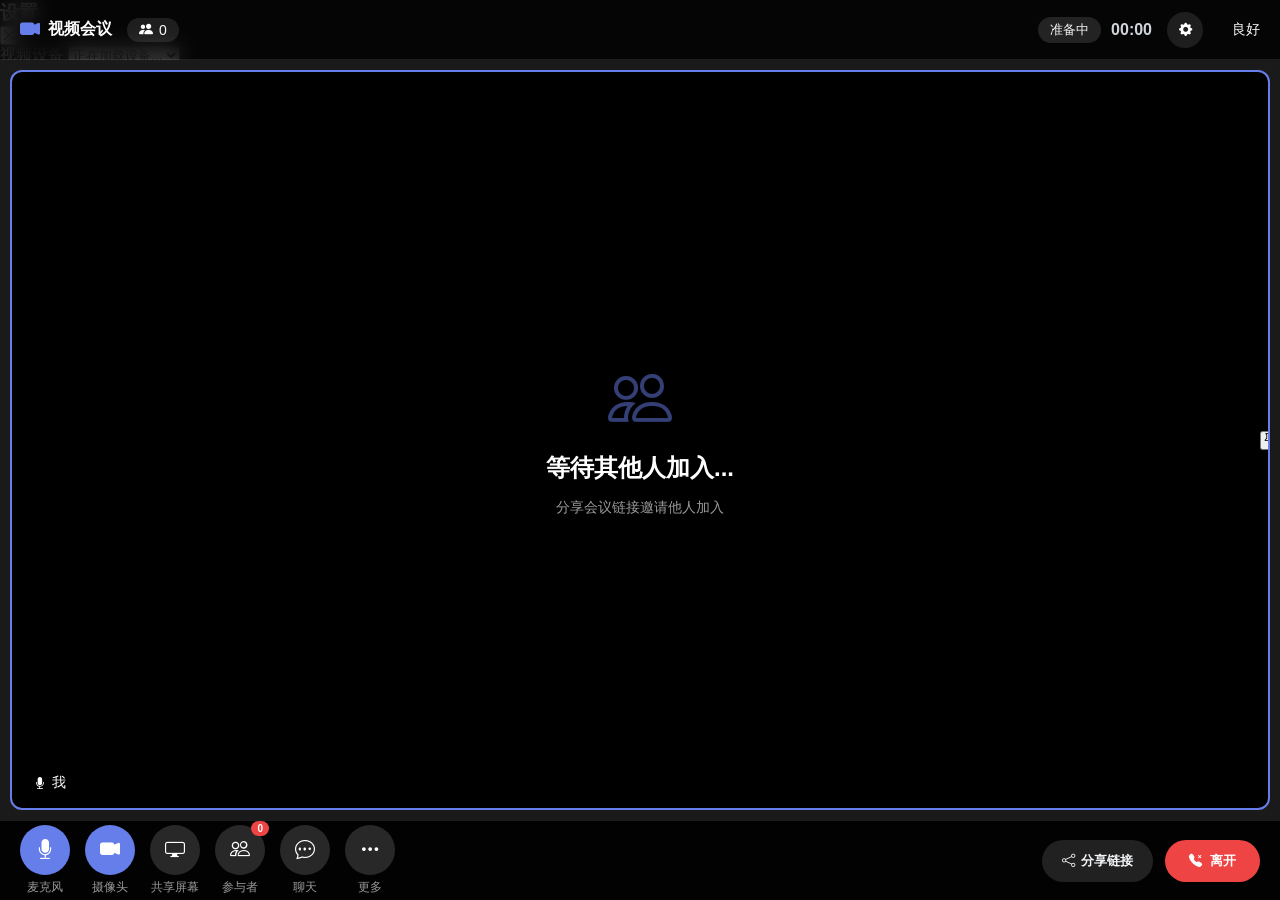
==== webrtc-signaling-server/static/conference.html @ 1087f647 "初步完成web端的音视频会议功能" ====
<!DOCTYPE html>
<html lang="zh-CN">
<head>
    <meta charset="UTF-8">
    <meta name="viewport" content="width=device-width, initial-scale=1.0, maximum-scale=1.0, user-scalable=no">
    <title>LiveKit 视频会议</title>
    
    <!-- Bootstrap CSS -->
    <link href="bootstrap-5.3.8-dist/css/bootstrap.min.css" rel="stylesheet">
    <!-- Bootstrap Icons -->
    <link rel="stylesheet" href="https://cdn.jsdelivr.net/npm/bootstrap-icons@1.11.0/font/bootstrap-icons.css">
    <!-- Custom CSS -->
    <link rel="stylesheet" href="css/conference.css">
</head>
<body>
    <!-- 顶部工具栏 -->
    <div class="top-toolbar">
        <div class="toolbar-left">
            <div class="room-info">
                <i class="bi bi-camera-video-fill"></i>
                <span id="roomName">视频会议</span>
            </div>
            <div class="participant-count">
                <i class="bi bi-people-fill"></i>
                <span id="participantCount">0</span>
            </div>
        </div>
        <div class="toolbar-right">
            <div class="call-meta">
                <span id="connectionStateText" class="status-pill">准备中</span>
                <span id="callTimer" class="call-timer">00:00</span>
                <span id="screenShareIndicator" class="status-pill screen-share-indicator">屏幕共享</span>
            </div>
            <button id="settingsBtn" class="icon-btn" title="设置">
                <i class="bi bi-gear-fill"></i>
            </button>
            <div class="connection-indicator">
                <span id="connectionStatus" class="status-dot connected"></span>
                <span id="networkQuality">良好</span>
            </div>
        </div>
    </div>

    <!-- 主视频区域 -->
    <div class="main-content">
        <!-- 视频网格容器 -->
        <div id="videoGrid" class="video-grid">
            <!-- 本地视频（自己） -->
            <div id="localParticipant" class="video-tile local">
                <video id="localVideo" autoplay muted playsinline></video>
                <div class="participant-info">
                    <div class="name-badge">
                        <i class="bi bi-mic-fill"></i>
                        <span id="localName">我</span>
                    </div>
                </div>
                <div class="video-controls-overlay">
                    <button class="pin-btn" title="固定视频">
                        <i class="bi bi-pin"></i>
                    </button>
                </div>
            </div>
            <!-- 远程参与者视频将动态添加到这里 -->
        </div>

        <!-- 空状态提示 -->
        <div id="emptyState" class="empty-state">
            <div class="empty-icon">
                <i class="bi bi-people"></i>
            </div>
            <h3>等待其他人加入...</h3>
            <p>分享会议链接邀请他人加入</p>
        </div>
    </div>

    <!-- 底部控制栏 -->
    <div class="bottom-controls">
        <div class="controls-group">
            <!-- 麦克风控制 -->
            <div class="control-item">
                <button id="micBtn" class="control-btn active" title="麦克风">
                    <i class="bi bi-mic-fill"></i>
                </button>
                <span class="control-label">麦克风</span>
            </div>

            <!-- 摄像头控制 -->
            <div class="control-item">
                <button id="cameraBtn" class="control-btn active" title="摄像头">
                    <i class="bi bi-camera-video-fill"></i>
                </button>
                <span class="control-label">摄像头</span>
            </div>

            <!-- 屏幕共享 -->
            <div class="control-item">
                <button id="shareScreenBtn" class="control-btn" title="共享屏幕">
                    <i class="bi bi-display"></i>
                </button>
                <span class="control-label">共享屏幕</span>
            </div>

            <!-- 参与者列表 -->
            <div class="control-item">
                <button id="participantsBtn" class="control-btn" title="参与者">
                    <i class="bi bi-people"></i>
                    <span class="badge">0</span>
                </button>
                <span class="control-label">参与者</span>
            </div>

            <!-- 聊天 -->
            <div class="control-item">
                <button id="chatBtn" class="control-btn" title="聊天">
                    <i class="bi bi-chat-dots"></i>
                    <span class="badge unread" style="display:none;">0</span>
                </button>
                <span class="control-label">聊天</span>
            </div>

            <!-- 更多选项 -->
            <div class="control-item">
                <button id="moreBtn" class="control-btn" title="更多">
                    <i class="bi bi-three-dots"></i>
                </button>
                <span class="control-label">更多</span>
            </div>
        </div>

        <!-- 挂断按钮 -->
        <div class="end-call-section">
            <button id="shareBtn" class="btn-share" title="复制会议链接">
                <i class="bi bi-share"></i>
                分享链接
            </button>
            <button id="leaveBtn" class="btn-leave" title="离开会议">
                <i class="bi bi-telephone-x-fill"></i>
                离开
            </button>
        </div>
    </div>

    <!-- 侧边栏 - 参与者列表 -->
    <div id="participantsSidebar" class="sidebar participants-sidebar">
        <div class="sidebar-header">
            <h3>参与者 (<span id="sidebarParticipantCount">0</span>)</h3>
            <button class="close-sidebar">
                <i class="bi bi-x-lg"></i>
            </button>
        </div>
        <div class="sidebar-content">
            <div id="participantsList" class="participants-list">
                <!-- 参与者列表项将动态添加 -->
            </div>
        </div>
    </div>

    <!-- 侧边栏 - 聊天 -->
    <div id="chatSidebar" class="sidebar chat-sidebar">
        <div class="sidebar-header">
            <h3>聊天</h3>
            <button class="close-sidebar">
                <i class="bi bi-x-lg"></i>
            </button>
        </div>
        <div class="sidebar-content">
            <div id="chatMessages" class="chat-messages">
                <!-- 聊天消息将动态添加 -->
            </div>
            <div class="chat-input-container">
                <input type="text" id="chatInput" placeholder="输入消息..." class="chat-input">
                <button id="sendChatBtn" class="btn-send">
                    <i class="bi bi-send-fill"></i>
                </button>
            </div>
        </div>
    </div>

    <!-- 设置模态框 -->
    <div id="settingsModal" class="modal">
        <div class="modal-dialog">
            <div class="modal-content">
                <div class="modal-header">
                    <h3>设置</h3>
                    <button class="close-modal">
                        <i class="bi bi-x-lg"></i>
                    </button>
                </div>
                <div class="modal-body">
                    <div class="settings-group">
                        <label>视频设备</label>
                        <select id="cameraSelect" class="form-select">
                            <option>正在加载设备...</option>
                        </select>
                    </div>
                    <div class="settings-group">
                        <label>音频设备</label>
                        <select id="microphoneSelect" class="form-select">
                            <option>正在加载设备...</option>
                        </select>
                    </div>
                    <div class="settings-group">
                        <label>扬声器</label>
                        <select id="speakerSelect" class="form-select">
                            <option>正在加载设备...</option>
                        </select>
                    </div>
                    <div class="settings-group">
                        <label>视频质量</label>
                        <select id="videoQualitySelect" class="form-select">
                            <option value="high">高清 (720p)</option>
                            <option value="medium" selected>标清 (480p)</option>
                            <option value="low">流畅 (360p)</option>
                        </select>
                    </div>
                </div>
            </div>
        </div>
    </div>

    <!-- 加载提示 -->
    <div id="loadingOverlay" class="loading-overlay">
        <div class="loading-content">
            <div class="spinner"></div>
            <p id="loadingText">正在连接会议...</p>
        </div>
    </div>

    <!-- Toast 通知 -->
    <div id="toastContainer" class="toast-container"></div>

    <!-- LiveKit Client SDK - 使用CDN -->
    <script src="livekit/livekit-client.umd.min.js"></script>
    
    <!-- Bootstrap JS -->
    <script src="bootstrap-5.3.8-dist/js/bootstrap.bundle.min.js"></script>
    <!-- 应用脚本 -->
    <script src="js/conference-manager.js"></script>
    <script src="js/conference-ui.js"></script>
    <script src="js/conference-app.js"></script>
</body>
</html>
---- webrtc-signaling-server/static/css/conference.css ----
/* 全局样式 */
* {
    margin: 0;
    padding: 0;
    box-sizing: border-box;
}

body {
    font-family: -apple-system, BlinkMacSystemFont, 'Segoe UI', Roboto, sans-serif;
    background: #1a1a1a;
    color: #fff;
    overflow: hidden;
    height: 100vh;
    width: 100vw;
}

/* 顶部工具栏 */
.top-toolbar {
    position: fixed;
    top: 0;
    left: 0;
    right: 0;
    height: 60px;
    background: rgba(0, 0, 0, 0.8);
    backdrop-filter: blur(10px);
    display: flex;
    align-items: center;
    justify-content: space-between;
    padding: 0 20px;
    z-index: 100;
    border-bottom: 1px solid rgba(255, 255, 255, 0.1);
}

.toolbar-left, .toolbar-right {
    display: flex;
    align-items: center;
    gap: 15px;
}

.call-meta {
    display: flex;
    align-items: center;
    gap: 10px;
}

.status-pill {
    display: inline-flex;
    align-items: center;
    padding: 4px 12px;
    border-radius: 999px;
    background: rgba(255, 255, 255, 0.12);
    font-size: 13px;
    color: #f3f4f6;
    font-weight: 500;
}

.status-pill.status-connected {
    background: rgba(16, 185, 129, 0.2);
    color: #6ee7b7;
}

.status-pill.status-connecting {
    background: rgba(245, 158, 11, 0.2);
    color: #fbbf24;
}

.status-pill.status-warning {
    background: rgba(248, 113, 113, 0.2);
    color: #f87171;
}

.status-pill.status-error {
    background: rgba(239, 68, 68, 0.25);
    color: #fecaca;
}

.call-timer {
    font-variant-numeric: tabular-nums;
    font-weight: 600;
    color: #d1d5db;
}

.screen-share-indicator {
    display: none;
    background: rgba(59, 130, 246, 0.2);
    color: #93c5fd;
}

.screen-share-indicator.active {
    display: inline-flex;
}

.room-info {
    display: flex;
    align-items: center;
    gap: 8px;
    font-size: 16px;
    font-weight: 600;
}

.room-info i {
    color: #667eea;
    font-size: 20px;
}

.participant-count {
    display: flex;
    align-items: center;
    gap: 6px;
    padding: 4px 12px;
    background: rgba(255, 255, 255, 0.1);
    border-radius: 12px;
    font-size: 14px;
}

.icon-btn {
    width: 36px;
    height: 36px;
    border: none;
    background: rgba(255, 255, 255, 0.1);
    color: #fff;
    border-radius: 50%;
    cursor: pointer;
    display: flex;
    align-items: center;
    justify-content: center;
    transition: all 0.2s;
}

.icon-btn:hover {
    background: rgba(255, 255, 255, 0.2);
}

.connection-indicator {
    display: flex;
    align-items: center;
    gap: 6px;
    font-size: 14px;
}

.status-dot {
    width: 8px;
    height: 8px;
    border-radius: 50%;
    animation: pulse 2s infinite;
}

.status-dot.connected {
    background: #10b981;
}

.status-dot.connecting {
    background: #f59e0b;
}

.status-dot.warning {
    background: #f59e0b;
}

.status-dot.disconnected {
    background: #ef4444;
}

@keyframes pulse {
    0%, 100% { opacity: 1; }
    50% { opacity: 0.5; }
}

/* 主内容区 */
.main-content {
    position: fixed;
    top: 60px;
    left: 0;
    right: 0;
    bottom: 80px;
    background: #1a1a1a;
    overflow: hidden;
}

/* 视频网格 */
.video-grid {
    width: 100%;
    height: 100%;
    display: grid;
    gap: 10px;
    padding: 10px;
    grid-template-columns: repeat(auto-fit, minmax(300px, 1fr));
    grid-auto-rows: minmax(200px, 1fr);
}

.video-tile {
    position: relative;
    background: #000;
    border-radius: 12px;
    overflow: hidden;
    display: flex;
    align-items: center;
    justify-content: center;
    border: 2px solid transparent;
    transition: border 0.2s, box-shadow 0.2s;
}

.video-tile video {
    width: 100%;
    height: 100%;
    object-fit: cover;
}

.video-tile.local {
    border-color: #667eea;
}

.video-tile.active-speaker {
    border-color: #10b981;
    box-shadow: 0 0 15px rgba(16, 185, 129, 0.35);
}

.video-tile.screen-share {
    border-color: rgba(59, 130, 246, 0.6);
}

.video-tile.screen-share video {
    object-fit: contain;
    background: #0f172a;
}

.participant-info {
    position: absolute;
    bottom: 10px;
    left: 10px;
    z-index: 10;
}

.name-badge {
    display: flex;
    align-items: center;
    gap: 6px;
    padding: 6px 12px;
    background: rgba(0, 0, 0, 0.7);
    backdrop-filter: blur(10px);
    border-radius: 8px;
    font-size: 14px;
    font-weight: 500;
}

.name-badge i {
    font-size: 12px;
}

/* 空状态 */
.empty-state {
    position: absolute;
    top: 50%;
    left: 50%;
    transform: translate(-50%, -50%);
    text-align: center;
    display: flex;
    flex-direction: column;
    align-items: center;
    gap: 15px;
}

.empty-icon {
    font-size: 64px;
    color: #667eea;
    opacity: 0.5;
}

.empty-state h3 {
    font-size: 24px;
    font-weight: 600;
    margin: 0;
}

.empty-state p {
    font-size: 14px;
    color: #999;
    margin: 0;
}

.empty-state .btn {
    margin-top: 10px;
}

/* 底部控制栏 */
.bottom-controls {
    position: fixed;
    bottom: 0;
    left: 0;
    right: 0;
    height: 80px;
    background: rgba(0, 0, 0, 0.9);
    backdrop-filter: blur(10px);
    display: flex;
    align-items: center;
    justify-content: space-between;
    padding: 0 20px;
    z-index: 100;
    border-top: 1px solid rgba(255, 255, 255, 0.1);
}

.controls-group {
    display: flex;
    gap: 15px;
}

.control-item {
    display: flex;
    flex-direction: column;
    align-items: center;
    gap: 4px;
}

.control-btn {
    width: 50px;
    height: 50px;
    border: none;
    background: rgba(255, 255, 255, 0.15);
    color: #fff;
    border-radius: 50%;
    cursor: pointer;
    display: flex;
    align-items: center;
    justify-content: center;
    font-size: 20px;
    transition: all 0.2s;
    position: relative;
}

.control-btn:hover {
    background: rgba(255, 255, 255, 0.25);
    transform: scale(1.05);
}

.control-btn.active {
    background: #667eea;
}

.control-btn .badge {
    position: absolute;
    top: -4px;
    right: -4px;
    background: #ef4444;
    color: #fff;
    font-size: 10px;
    padding: 2px 6px;
    border-radius: 10px;
    font-weight: 600;
}

.control-label {
    font-size: 12px;
    color: #999;
}

.end-call-section {
    display: flex;
    align-items: center;
    gap: 12px;
}

.btn-leave {
    padding: 12px 24px;
    background: #ef4444;
    color: #fff;
    border: none;
    border-radius: 24px;
    font-weight: 600;
    cursor: pointer;
    display: flex;
    align-items: center;
    gap: 8px;
    transition: all 0.2s;
}

.btn-leave:hover {
    background: #dc2626;
    transform: scale(1.05);
}

.btn-share {
    padding: 12px 20px;
    background: rgba(255, 255, 255, 0.12);
    color: #f3f4f6;
    border: none;
    border-radius: 24px;
    font-weight: 600;
    cursor: pointer;
    display: flex;
    align-items: center;
    gap: 6px;
    transition: all 0.2s;
}

.btn-share:hover {
    background: rgba(255, 255, 255, 0.2);
    transform: scale(1.03);
}

/* 加载提示 */
.loading-overlay {
    position: fixed;
    top: 0;
    left: 0;
    right: 0;
    bottom: 0;
    background: rgba(0, 0, 0, 0.95);
    display: flex;
    align-items: center;
    justify-content: center;
    z-index: 9999;
}

.loading-content {
    text-align: center;
}

.spinner {
    width: 50px;
    height: 50px;
    border: 4px solid rgba(102, 126, 234, 0.3);
    border-top-color: #667eea;
    border-radius: 50%;
    animation: spin 1s linear infinite;
    margin: 0 auto 20px;
}

@keyframes spin {
    to { transform: rotate(360deg); }
}

.loading-content p {
    font-size: 16px;
    color: #999;
}

/* 侧边栏 */
.sidebar {
    position: fixed;
    top: 60px;
    right: -400px;
    width: 400px;
    bottom: 80px;
    background: rgba(0, 0, 0, 0.95);
    backdrop-filter: blur(20px);
    z-index: 200;
    transition: right 0.3s;
    border-left: 1px solid rgba(255, 255, 255, 0.1);
}

.sidebar.open {
    right: 0;
}

.sidebar-header {
    display: flex;
    justify-content: space-between;
    align-items: center;
    padding: 20px;
    border-bottom: 1px solid rgba(255, 255, 255, 0.1);
}

.sidebar-header h3 {
    margin: 0;
    font-size: 18px;
}

.close-sidebar {
    width: 32px;
    height: 32px;
    border: none;
    background: rgba(255, 255, 255, 0.1);
    color: #fff;
    border-radius: 50%;
    cursor: pointer;
    display: flex;
    align-items: center;
    justify-content: center;
}

.sidebar-content {
    height: calc(100% - 70px);
    overflow-y: auto;
    padding: 20px;
}

/* 响应式 */
@media (max-width: 768px) {
    .video-grid {
        grid-template-columns: 1fr;
    }

    .call-meta {
        flex-wrap: wrap;
        justify-content: flex-end;
        gap: 6px;
    }
    
    .status-pill {
        font-size: 11px;
        padding: 3px 10px;
    }
    
    .call-timer {
        font-size: 12px;
    }
    
    .sidebar {
        width: 100%;
        right: -100%;
    }
    
    .controls-group {
        gap: 8px;
    }
    
    .control-btn {
        width: 44px;
        height: 44px;
        font-size: 18px;
    }
    
    .control-label {
        display: none;
    }
}

/* 按钮样式 */
.btn {
    padding: 10px 20px;
    border: none;
    border-radius: 8px;
    font-weight: 600;
    cursor: pointer;
    transition: all 0.2s;
}

.btn-primary {
    background: #667eea;
    color: #fff;
}

.btn-primary:hover {
    background: #5568d3;
}

/* 参与者列表样式 */
.participants-list {
    display: flex;
    flex-direction: column;
    gap: 10px;
}

.participant-item {
    display: flex;
    align-items: center;
    gap: 12px;
    padding: 12px;
    background: rgba(255, 255, 255, 0.05);
    border-radius: 8px;
    transition: background 0.2s;
}

.participant-item:hover {
    background: rgba(255, 255, 255, 0.1);
}

.participant-avatar {
    font-size: 32px;
    color: #667eea;
}

.participant-details {
    flex: 1;
    display: flex;
    justify-content: space-between;
    align-items: center;
}

.participant-name {
    font-weight: 500;
    display: flex;
    align-items: center;
    gap: 8px;
}

.participant-name .tag {
    font-size: 11px;
    padding: 2px 6px;
    border-radius: 6px;
    background: rgba(59, 130, 246, 0.2);
    color: #93c5fd;
    font-weight: 600;
}

.participant-status-icons {
    display: flex;
    gap: 8px;
    font-size: 16px;
}

/* 聊天样式 */
.chat-messages {
    display: flex;
    flex-direction: column;
    gap: 12px;
    height: calc(100% - 80px);
    overflow-y: auto;
    padding-bottom: 10px;
}

.chat-message {
    display: flex;
    flex-direction: column;
    gap: 4px;
    padding: 10px;
    border-radius: 8px;
    max-width: 80%;
    animation: slideIn 0.2s ease;
}

@keyframes slideIn {
    from {
        opacity: 0;
        transform: translateY(10px);
    }
    to {
        opacity: 1;
        transform: translateY(0);
    }
}

.chat-message.local {
    align-self: flex-end;
    background: #667eea;
}

.chat-message.remote {
    align-self: flex-start;
    background: rgba(255, 255, 255, 0.1);
}

.message-header {
    display: flex;
    justify-content: space-between;
    align-items: center;
    font-size: 12px;
    opacity: 0.8;
}

.message-sender {
    font-weight: 600;
}

.message-time {
    font-size: 11px;
}

.message-content {
    word-wrap: break-word;
    white-space: pre-wrap;
}

.chat-input-container {
    position: absolute;
    bottom: 0;
    left: 0;
    right: 0;
    padding: 15px 20px;
    background: rgba(0, 0, 0, 0.8);
    border-top: 1px solid rgba(255, 255, 255, 0.1);
    display: flex;
    gap: 10px;
}

.chat-input-container input {
    flex: 1;
    padding: 10px 15px;
    background: rgba(255, 255, 255, 0.1);
    border: 1px solid rgba(255, 255, 255, 0.2);
    border-radius: 8px;
    color: #fff;
    font-size: 14px;
}

.chat-input-container input::placeholder {
    color: rgba(255, 255, 255, 0.5);
}

.chat-input-container button {
    width: 40px;
    height: 40px;
    border: none;
    background: #667eea;
    color: #fff;
    border-radius: 8px;
    cursor: pointer;
    display: flex;
    align-items: center;
    justify-content: center;
    transition: background 0.2s;
}

.chat-input-container button:hover {
    background: #5568d3;
}

/* Toast 通知 */
.toast-container {
    position: fixed;
    top: 80px;
    right: 20px;
    z-index: 1000;
    display: flex;
    flex-direction: column;
    gap: 10px;
    max-width: 350px;
}

.toast {
    display: flex;
    align-items: center;
    gap: 12px;
    padding: 15px 20px;
    background: rgba(0, 0, 0, 0.9);
    border-radius: 8px;
    box-shadow: 0 4px 12px rgba(0, 0, 0, 0.3);
    transform: translateX(400px);
    transition: transform 0.3s ease;
}

.toast.show {
    transform: translateX(0);
}

.toast i {
    font-size: 20px;
}

.toast-success i {
    color: #10b981;
}

.toast-error i {
    color: #ef4444;
}

.toast-info i {
    color: #3b82f6;
}

.toast-warning i {
    color: #f59e0b;
}

/* 音频指示器动画 */
.audio-indicator {
    transition: color 0.2s;
}
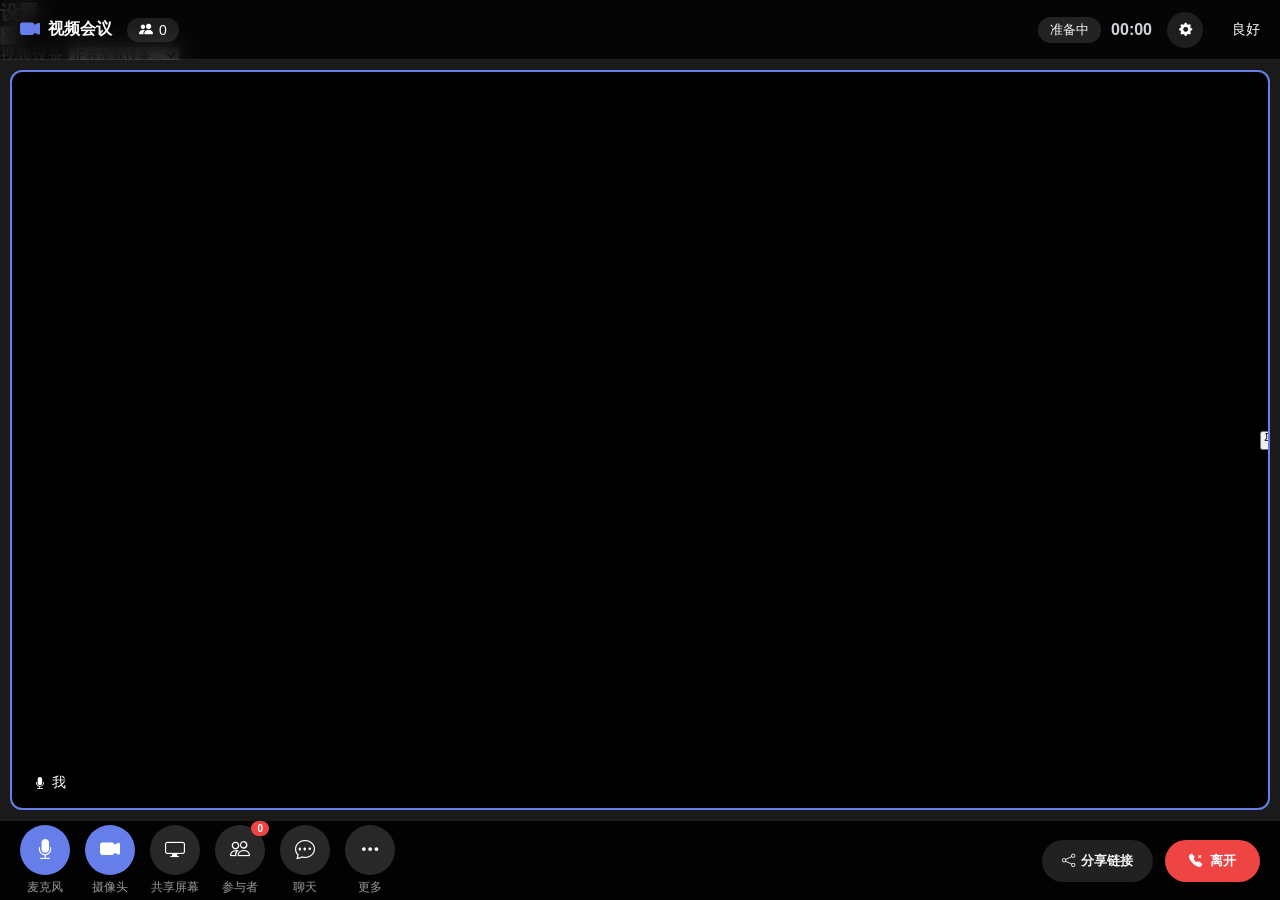
==== commit 1784d81b: "修复新加入会议成员无画面显示问题" ====
--- a/webrtc-signaling-server/static/conference.html
+++ b/webrtc-signaling-server/static/conference.html
@@ -4,6 +4,7 @@
     <meta charset="UTF-8">
     <meta name="viewport" content="width=device-width, initial-scale=1.0, maximum-scale=1.0, user-scalable=no">
     <title>LiveKit 视频会议</title>
+    <!-- Version: 2.0.1 - Fix participant sync -->
     
     <!-- Bootstrap CSS -->
     <link href="bootstrap-5.3.8-dist/css/bootstrap.min.css" rel="stylesheet">
@@ -25,17 +26,17 @@
                 <span id="participantCount">0</span>
             </div>
         </div>
-        <div class="toolbar-right">
-            <div class="call-meta">
-                <span id="connectionStateText" class="status-pill">准备中</span>
-                <span id="callTimer" class="call-timer">00:00</span>
-                <span id="screenShareIndicator" class="status-pill screen-share-indicator">屏幕共享</span>
-            </div>
-            <button id="settingsBtn" class="icon-btn" title="设置">
-                <i class="bi bi-gear-fill"></i>
-            </button>
-            <div class="connection-indicator">
-                <span id="connectionStatus" class="status-dot connected"></span>
+        <div class="toolbar-right">
+            <div class="call-meta">
+                <span id="connectionStateText" class="status-pill">准备中</span>
+                <span id="callTimer" class="call-timer">00:00</span>
+                <span id="screenShareIndicator" class="status-pill screen-share-indicator">屏幕共享</span>
+            </div>
+            <button id="settingsBtn" class="icon-btn" title="设置">
+                <i class="bi bi-gear-fill"></i>
+            </button>
+            <div class="connection-indicator">
+                <span id="connectionStatus" class="status-dot connected"></span>
                 <span id="networkQuality">良好</span>
             </div>
         </div>
@@ -63,15 +64,15 @@
             <!-- 远程参与者视频将动态添加到这里 -->
         </div>
 
-        <!-- 空状态提示 -->
-        <div id="emptyState" class="empty-state">
-            <div class="empty-icon">
-                <i class="bi bi-people"></i>
-            </div>
-            <h3>等待其他人加入...</h3>
-            <p>分享会议链接邀请他人加入</p>
-        </div>
-    </div>
+        <!-- 空状态提示 - 初始隐藏 -->
+        <div id="emptyState" class="empty-state" style="display: none;">
+            <div class="empty-icon">
+                <i class="bi bi-people"></i>
+            </div>
+            <h3>等待其他人加入...</h3>
+            <p>点击底部"分享链接"按钮邀请他人加入</p>
+        </div>
+    </div>
 
     <!-- 底部控制栏 -->
     <div class="bottom-controls">
@@ -128,16 +129,16 @@
         </div>
 
         <!-- 挂断按钮 -->
-        <div class="end-call-section">
-            <button id="shareBtn" class="btn-share" title="复制会议链接">
-                <i class="bi bi-share"></i>
-                分享链接
-            </button>
-            <button id="leaveBtn" class="btn-leave" title="离开会议">
-                <i class="bi bi-telephone-x-fill"></i>
-                离开
-            </button>
-        </div>
+        <div class="end-call-section">
+            <button id="shareBtn" class="btn-share" title="复制会议链接">
+                <i class="bi bi-share"></i>
+                分享链接
+            </button>
+            <button id="leaveBtn" class="btn-leave" title="离开会议">
+                <i class="bi bi-telephone-x-fill"></i>
+                离开
+            </button>
+        </div>
     </div>
 
     <!-- 侧边栏 - 参与者列表 -->
@@ -234,9 +235,13 @@
     
     <!-- Bootstrap JS -->
     <script src="bootstrap-5.3.8-dist/js/bootstrap.bundle.min.js"></script>
-    <!-- 应用脚本 -->
-    <script src="js/conference-manager.js"></script>
-    <script src="js/conference-ui.js"></script>
-    <script src="js/conference-app.js"></script>
+    <!-- 应用脚本 - 强制清除缓存 -->
+    <script>
+        const timestamp = Date.now();
+        console.log('🔄 强制加载最新脚本，时间戳:', timestamp);
+    </script>
+    <script src="js/conference-manager.js?v=20251116180000"></script>
+    <script src="js/conference-ui.js?v=20251116180000"></script>
+    <script src="js/conference-app.js?v=20251116180000"></script>
 </body>
 </html>
--- a/webrtc-signaling-server/static/css/conference.css
+++ b/webrtc-signaling-server/static/css/conference.css
@@ -31,64 +31,64 @@
     border-bottom: 1px solid rgba(255, 255, 255, 0.1);
 }
 
-.toolbar-left, .toolbar-right {
-    display: flex;
-    align-items: center;
-    gap: 15px;
-}
-
-.call-meta {
-    display: flex;
-    align-items: center;
-    gap: 10px;
-}
-
-.status-pill {
-    display: inline-flex;
-    align-items: center;
-    padding: 4px 12px;
-    border-radius: 999px;
-    background: rgba(255, 255, 255, 0.12);
-    font-size: 13px;
-    color: #f3f4f6;
-    font-weight: 500;
-}
-
-.status-pill.status-connected {
-    background: rgba(16, 185, 129, 0.2);
-    color: #6ee7b7;
-}
-
-.status-pill.status-connecting {
-    background: rgba(245, 158, 11, 0.2);
-    color: #fbbf24;
-}
-
-.status-pill.status-warning {
-    background: rgba(248, 113, 113, 0.2);
-    color: #f87171;
-}
-
-.status-pill.status-error {
-    background: rgba(239, 68, 68, 0.25);
-    color: #fecaca;
-}
-
-.call-timer {
-    font-variant-numeric: tabular-nums;
-    font-weight: 600;
-    color: #d1d5db;
-}
-
-.screen-share-indicator {
-    display: none;
-    background: rgba(59, 130, 246, 0.2);
-    color: #93c5fd;
-}
-
-.screen-share-indicator.active {
-    display: inline-flex;
-}
+.toolbar-left, .toolbar-right {
+    display: flex;
+    align-items: center;
+    gap: 15px;
+}
+
+.call-meta {
+    display: flex;
+    align-items: center;
+    gap: 10px;
+}
+
+.status-pill {
+    display: inline-flex;
+    align-items: center;
+    padding: 4px 12px;
+    border-radius: 999px;
+    background: rgba(255, 255, 255, 0.12);
+    font-size: 13px;
+    color: #f3f4f6;
+    font-weight: 500;
+}
+
+.status-pill.status-connected {
+    background: rgba(16, 185, 129, 0.2);
+    color: #6ee7b7;
+}
+
+.status-pill.status-connecting {
+    background: rgba(245, 158, 11, 0.2);
+    color: #fbbf24;
+}
+
+.status-pill.status-warning {
+    background: rgba(248, 113, 113, 0.2);
+    color: #f87171;
+}
+
+.status-pill.status-error {
+    background: rgba(239, 68, 68, 0.25);
+    color: #fecaca;
+}
+
+.call-timer {
+    font-variant-numeric: tabular-nums;
+    font-weight: 600;
+    color: #d1d5db;
+}
+
+.screen-share-indicator {
+    display: none;
+    background: rgba(59, 130, 246, 0.2);
+    color: #93c5fd;
+}
+
+.screen-share-indicator.active {
+    display: inline-flex;
+}
 
 .room-info {
     display: flex;
@@ -145,21 +145,21 @@
     animation: pulse 2s infinite;
 }
 
-.status-dot.connected {
-    background: #10b981;
-}
-
-.status-dot.connecting {
-    background: #f59e0b;
-}
-
-.status-dot.warning {
-    background: #f59e0b;
-}
-
-.status-dot.disconnected {
-    background: #ef4444;
-}
+.status-dot.connected {
+    background: #10b981;
+}
+
+.status-dot.connecting {
+    background: #f59e0b;
+}
+
+.status-dot.warning {
+    background: #f59e0b;
+}
+
+.status-dot.disconnected {
+    background: #ef4444;
+}
 
 @keyframes pulse {
     0%, 100% { opacity: 1; }
@@ -188,17 +188,17 @@
     grid-auto-rows: minmax(200px, 1fr);
 }
 
-.video-tile {
-    position: relative;
-    background: #000;
-    border-radius: 12px;
-    overflow: hidden;
-    display: flex;
-    align-items: center;
-    justify-content: center;
-    border: 2px solid transparent;
-    transition: border 0.2s, box-shadow 0.2s;
-}
+.video-tile {
+    position: relative;
+    background: #000;
+    border-radius: 12px;
+    overflow: hidden;
+    display: flex;
+    align-items: center;
+    justify-content: center;
+    border: 2px solid transparent;
+    transition: border 0.2s, box-shadow 0.2s;
+}
 
 .video-tile video {
     width: 100%;
@@ -206,23 +206,23 @@
     object-fit: cover;
 }
 
-.video-tile.local {
-    border-color: #667eea;
-}
-
-.video-tile.active-speaker {
-    border-color: #10b981;
-    box-shadow: 0 0 15px rgba(16, 185, 129, 0.35);
-}
-
-.video-tile.screen-share {
-    border-color: rgba(59, 130, 246, 0.6);
-}
-
-.video-tile.screen-share video {
-    object-fit: contain;
-    background: #0f172a;
-}
+.video-tile.local {
+    border-color: #667eea;
+}
+
+.video-tile.active-speaker {
+    border-color: #10b981;
+    box-shadow: 0 0 15px rgba(16, 185, 129, 0.35);
+}
+
+.video-tile.screen-share {
+    border-color: rgba(59, 130, 246, 0.6);
+}
+
+.video-tile.screen-share video {
+    object-fit: contain;
+    background: #0f172a;
+}
 
 .participant-info {
     position: absolute;
@@ -348,20 +348,20 @@
     font-weight: 600;
 }
 
-.control-label {
-    font-size: 12px;
-    color: #999;
-}
-
-.end-call-section {
-    display: flex;
-    align-items: center;
-    gap: 12px;
-}
-
-.btn-leave {
-    padding: 12px 24px;
-    background: #ef4444;
+.control-label {
+    font-size: 12px;
+    color: #999;
+}
+
+.end-call-section {
+    display: flex;
+    align-items: center;
+    gap: 12px;
+}
+
+.btn-leave {
+    padding: 12px 24px;
+    background: #ef4444;
     color: #fff;
     border: none;
     border-radius: 24px;
@@ -373,29 +373,29 @@
     transition: all 0.2s;
 }
 
-.btn-leave:hover {
-    background: #dc2626;
-    transform: scale(1.05);
-}
-
-.btn-share {
-    padding: 12px 20px;
-    background: rgba(255, 255, 255, 0.12);
-    color: #f3f4f6;
-    border: none;
-    border-radius: 24px;
-    font-weight: 600;
-    cursor: pointer;
-    display: flex;
-    align-items: center;
-    gap: 6px;
-    transition: all 0.2s;
-}
-
-.btn-share:hover {
-    background: rgba(255, 255, 255, 0.2);
-    transform: scale(1.03);
-}
+.btn-leave:hover {
+    background: #dc2626;
+    transform: scale(1.05);
+}
+
+.btn-share {
+    padding: 12px 20px;
+    background: rgba(255, 255, 255, 0.12);
+    color: #f3f4f6;
+    border: none;
+    border-radius: 24px;
+    font-weight: 600;
+    cursor: pointer;
+    display: flex;
+    align-items: center;
+    gap: 6px;
+    transition: all 0.2s;
+}
+
+.btn-share:hover {
+    background: rgba(255, 255, 255, 0.2);
+    transform: scale(1.03);
+}
 
 /* 加载提示 */
 .loading-overlay {
@@ -448,7 +448,8 @@
     border-left: 1px solid rgba(255, 255, 255, 0.1);
 }
 
-.sidebar.open {
+.sidebar.open,
+.sidebar.active {
     right: 0;
 }
 
@@ -485,30 +486,30 @@
 }
 
 /* 响应式 */
-@media (max-width: 768px) {
-    .video-grid {
-        grid-template-columns: 1fr;
-    }
-
-    .call-meta {
-        flex-wrap: wrap;
-        justify-content: flex-end;
-        gap: 6px;
-    }
-    
-    .status-pill {
-        font-size: 11px;
-        padding: 3px 10px;
-    }
-    
-    .call-timer {
-        font-size: 12px;
-    }
-    
-    .sidebar {
-        width: 100%;
-        right: -100%;
-    }
+@media (max-width: 768px) {
+    .video-grid {
+        grid-template-columns: 1fr;
+    }
+
+    .call-meta {
+        flex-wrap: wrap;
+        justify-content: flex-end;
+        gap: 6px;
+    }
+    
+    .status-pill {
+        font-size: 11px;
+        padding: 3px 10px;
+    }
+    
+    .call-timer {
+        font-size: 12px;
+    }
+    
+    .sidebar {
+        width: 100%;
+        right: -100%;
+    }
     
     .controls-group {
         gap: 8px;
@@ -577,21 +578,21 @@
     align-items: center;
 }
 
-.participant-name {
-    font-weight: 500;
-    display: flex;
-    align-items: center;
-    gap: 8px;
-}
-
-.participant-name .tag {
-    font-size: 11px;
-    padding: 2px 6px;
-    border-radius: 6px;
-    background: rgba(59, 130, 246, 0.2);
-    color: #93c5fd;
-    font-weight: 600;
-}
+.participant-name {
+    font-weight: 500;
+    display: flex;
+    align-items: center;
+    gap: 8px;
+}
+
+.participant-name .tag {
+    font-size: 11px;
+    padding: 2px 6px;
+    border-radius: 6px;
+    background: rgba(59, 130, 246, 0.2);
+    color: #93c5fd;
+    font-weight: 600;
+}
 
 .participant-status-icons {
     display: flex;
@@ -753,7 +754,7 @@
     color: #f59e0b;
 }
 
-/* 音频指示器动画 */
-.audio-indicator {
-    transition: color 0.2s;
-}
+/* 音频指示器动画 */
+.audio-indicator {
+    transition: color 0.2s;
+}
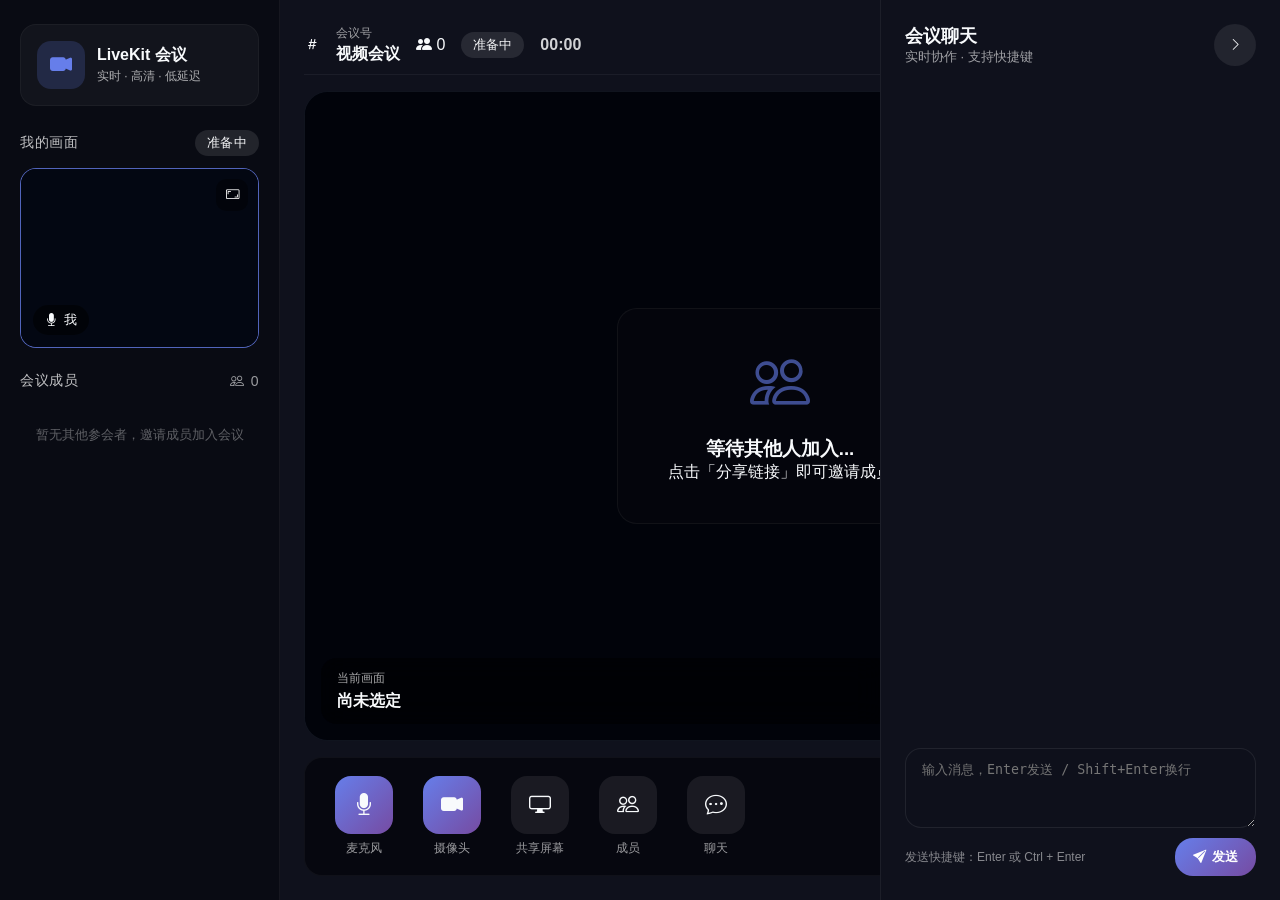
==== commit e55a770c: "修改界面样式，优化音视频传输逻辑" ====
--- a/webrtc-signaling-server/static/conference.html
+++ b/webrtc-signaling-server/static/conference.html
@@ -1,247 +1,243 @@
-<!DOCTYPE html>
-<html lang="zh-CN">
-<head>
-    <meta charset="UTF-8">
-    <meta name="viewport" content="width=device-width, initial-scale=1.0, maximum-scale=1.0, user-scalable=no">
-    <title>LiveKit 视频会议</title>
-    <!-- Version: 2.0.1 - Fix participant sync -->
-    
-    <!-- Bootstrap CSS -->
-    <link href="bootstrap-5.3.8-dist/css/bootstrap.min.css" rel="stylesheet">
-    <!-- Bootstrap Icons -->
-    <link rel="stylesheet" href="https://cdn.jsdelivr.net/npm/bootstrap-icons@1.11.0/font/bootstrap-icons.css">
-    <!-- Custom CSS -->
-    <link rel="stylesheet" href="css/conference.css">
-</head>
-<body>
-    <!-- 顶部工具栏 -->
-    <div class="top-toolbar">
-        <div class="toolbar-left">
-            <div class="room-info">
-                <i class="bi bi-camera-video-fill"></i>
-                <span id="roomName">视频会议</span>
-            </div>
-            <div class="participant-count">
-                <i class="bi bi-people-fill"></i>
-                <span id="participantCount">0</span>
-            </div>
-        </div>
-        <div class="toolbar-right">
-            <div class="call-meta">
-                <span id="connectionStateText" class="status-pill">准备中</span>
-                <span id="callTimer" class="call-timer">00:00</span>
-                <span id="screenShareIndicator" class="status-pill screen-share-indicator">屏幕共享</span>
-            </div>
-            <button id="settingsBtn" class="icon-btn" title="设置">
-                <i class="bi bi-gear-fill"></i>
-            </button>
-            <div class="connection-indicator">
-                <span id="connectionStatus" class="status-dot connected"></span>
-                <span id="networkQuality">良好</span>
-            </div>
-        </div>
-    </div>
-
-    <!-- 主视频区域 -->
-    <div class="main-content">
-        <!-- 视频网格容器 -->
-        <div id="videoGrid" class="video-grid">
-            <!-- 本地视频（自己） -->
-            <div id="localParticipant" class="video-tile local">
-                <video id="localVideo" autoplay muted playsinline></video>
-                <div class="participant-info">
-                    <div class="name-badge">
-                        <i class="bi bi-mic-fill"></i>
-                        <span id="localName">我</span>
-                    </div>
-                </div>
-                <div class="video-controls-overlay">
-                    <button class="pin-btn" title="固定视频">
-                        <i class="bi bi-pin"></i>
-                    </button>
-                </div>
-            </div>
-            <!-- 远程参与者视频将动态添加到这里 -->
-        </div>
-
-        <!-- 空状态提示 - 初始隐藏 -->
-        <div id="emptyState" class="empty-state" style="display: none;">
-            <div class="empty-icon">
-                <i class="bi bi-people"></i>
-            </div>
-            <h3>等待其他人加入...</h3>
-            <p>点击底部"分享链接"按钮邀请他人加入</p>
-        </div>
-    </div>
-
-    <!-- 底部控制栏 -->
-    <div class="bottom-controls">
-        <div class="controls-group">
-            <!-- 麦克风控制 -->
-            <div class="control-item">
-                <button id="micBtn" class="control-btn active" title="麦克风">
-                    <i class="bi bi-mic-fill"></i>
-                </button>
-                <span class="control-label">麦克风</span>
-            </div>
-
-            <!-- 摄像头控制 -->
-            <div class="control-item">
-                <button id="cameraBtn" class="control-btn active" title="摄像头">
-                    <i class="bi bi-camera-video-fill"></i>
-                </button>
-                <span class="control-label">摄像头</span>
-            </div>
-
-            <!-- 屏幕共享 -->
-            <div class="control-item">
-                <button id="shareScreenBtn" class="control-btn" title="共享屏幕">
-                    <i class="bi bi-display"></i>
-                </button>
-                <span class="control-label">共享屏幕</span>
-            </div>
-
-            <!-- 参与者列表 -->
-            <div class="control-item">
-                <button id="participantsBtn" class="control-btn" title="参与者">
-                    <i class="bi bi-people"></i>
-                    <span class="badge">0</span>
-                </button>
-                <span class="control-label">参与者</span>
-            </div>
-
-            <!-- 聊天 -->
-            <div class="control-item">
-                <button id="chatBtn" class="control-btn" title="聊天">
-                    <i class="bi bi-chat-dots"></i>
-                    <span class="badge unread" style="display:none;">0</span>
-                </button>
-                <span class="control-label">聊天</span>
-            </div>
-
-            <!-- 更多选项 -->
-            <div class="control-item">
-                <button id="moreBtn" class="control-btn" title="更多">
-                    <i class="bi bi-three-dots"></i>
-                </button>
-                <span class="control-label">更多</span>
-            </div>
-        </div>
-
-        <!-- 挂断按钮 -->
-        <div class="end-call-section">
-            <button id="shareBtn" class="btn-share" title="复制会议链接">
-                <i class="bi bi-share"></i>
-                分享链接
-            </button>
-            <button id="leaveBtn" class="btn-leave" title="离开会议">
-                <i class="bi bi-telephone-x-fill"></i>
-                离开
-            </button>
-        </div>
-    </div>
-
-    <!-- 侧边栏 - 参与者列表 -->
-    <div id="participantsSidebar" class="sidebar participants-sidebar">
-        <div class="sidebar-header">
-            <h3>参与者 (<span id="sidebarParticipantCount">0</span>)</h3>
-            <button class="close-sidebar">
-                <i class="bi bi-x-lg"></i>
-            </button>
-        </div>
-        <div class="sidebar-content">
-            <div id="participantsList" class="participants-list">
-                <!-- 参与者列表项将动态添加 -->
-            </div>
-        </div>
-    </div>
-
-    <!-- 侧边栏 - 聊天 -->
-    <div id="chatSidebar" class="sidebar chat-sidebar">
-        <div class="sidebar-header">
-            <h3>聊天</h3>
-            <button class="close-sidebar">
-                <i class="bi bi-x-lg"></i>
-            </button>
-        </div>
-        <div class="sidebar-content">
-            <div id="chatMessages" class="chat-messages">
-                <!-- 聊天消息将动态添加 -->
-            </div>
-            <div class="chat-input-container">
-                <input type="text" id="chatInput" placeholder="输入消息..." class="chat-input">
-                <button id="sendChatBtn" class="btn-send">
-                    <i class="bi bi-send-fill"></i>
-                </button>
-            </div>
-        </div>
-    </div>
-
-    <!-- 设置模态框 -->
-    <div id="settingsModal" class="modal">
-        <div class="modal-dialog">
-            <div class="modal-content">
-                <div class="modal-header">
-                    <h3>设置</h3>
-                    <button class="close-modal">
-                        <i class="bi bi-x-lg"></i>
-                    </button>
-                </div>
-                <div class="modal-body">
-                    <div class="settings-group">
-                        <label>视频设备</label>
-                        <select id="cameraSelect" class="form-select">
-                            <option>正在加载设备...</option>
-                        </select>
-                    </div>
-                    <div class="settings-group">
-                        <label>音频设备</label>
-                        <select id="microphoneSelect" class="form-select">
-                            <option>正在加载设备...</option>
-                        </select>
-                    </div>
-                    <div class="settings-group">
-                        <label>扬声器</label>
-                        <select id="speakerSelect" class="form-select">
-                            <option>正在加载设备...</option>
-                        </select>
-                    </div>
-                    <div class="settings-group">
-                        <label>视频质量</label>
-                        <select id="videoQualitySelect" class="form-select">
-                            <option value="high">高清 (720p)</option>
-                            <option value="medium" selected>标清 (480p)</option>
-                            <option value="low">流畅 (360p)</option>
-                        </select>
-                    </div>
-                </div>
-            </div>
-        </div>
-    </div>
-
-    <!-- 加载提示 -->
-    <div id="loadingOverlay" class="loading-overlay">
-        <div class="loading-content">
-            <div class="spinner"></div>
-            <p id="loadingText">正在连接会议...</p>
-        </div>
-    </div>
-
-    <!-- Toast 通知 -->
-    <div id="toastContainer" class="toast-container"></div>
-
-    <!-- LiveKit Client SDK - 使用CDN -->
-    <script src="livekit/livekit-client.umd.min.js"></script>
-    
-    <!-- Bootstrap JS -->
-    <script src="bootstrap-5.3.8-dist/js/bootstrap.bundle.min.js"></script>
-    <!-- 应用脚本 - 强制清除缓存 -->
-    <script>
-        const timestamp = Date.now();
-        console.log('🔄 强制加载最新脚本，时间戳:', timestamp);
-    </script>
-    <script src="js/conference-manager.js?v=20251116180000"></script>
-    <script src="js/conference-ui.js?v=20251116180000"></script>
-    <script src="js/conference-app.js?v=20251116180000"></script>
-</body>
-</html>
+<!DOCTYPE html>
+<html lang="zh-CN">
+<head>
+    <meta charset="UTF-8">
+    <meta name="viewport" content="width=device-width, initial-scale=1.0, maximum-scale=1.0, user-scalable=no">
+    <title>LiveKit 视频会议</title>
+    <!-- Version: 2.1.0 - Revamped layout & chat -->
+    
+    <!-- Bootstrap CSS -->
+    <link href="bootstrap-5.3.8-dist/css/bootstrap.min.css" rel="stylesheet">
+    <!-- Bootstrap Icons -->
+    <link rel="stylesheet" href="https://cdn.jsdelivr.net/npm/bootstrap-icons@1.11.0/font/bootstrap-icons.css">
+    <!-- Custom CSS -->
+    <link rel="stylesheet" href="css/conference.css">
+</head>
+<body class="conference-page">
+    <div class="conference-wrapper">
+        <!-- 左侧参与者导览 -->
+        <aside class="sidebar-left">
+            <div class="brand-card">
+                <div class="brand-icon">
+                    <i class="bi bi-camera-video-fill"></i>
+                </div>
+                <div>
+                    <p class="brand-title">LiveKit 会议</p>
+                    <p class="brand-subtitle">实时 · 高清 · 低延迟</p>
+                </div>
+            </div>
+
+            <div class="sidebar-section">
+                <div class="section-header">
+                    <span>我的画面</span>
+                    <span class="status-pill status-connected" id="miniConnectionState">已连接</span>
+                </div>
+                <div id="localParticipant" class="video-tile local mini">
+                    <video id="localVideo" autoplay muted playsinline></video>
+                    <div class="participant-info">
+                        <div class="name-badge">
+                            <i class="bi bi-mic-fill"></i>
+                            <span id="localName">我</span>
+                        </div>
+                    </div>
+                    <div class="video-controls-overlay">
+                        <button class="pin-btn" title="投射到舞台" id="previewSpotlightBtn">
+                            <i class="bi bi-aspect-ratio"></i>
+                        </button>
+                    </div>
+                </div>
+            </div>
+
+            <div class="sidebar-section participants-listing">
+                <div class="section-header">
+                    <span>会议成员</span>
+                    <div class="section-meta">
+                        <i class="bi bi-people"></i>
+                        <span id="railCount">0</span>
+                    </div>
+                </div>
+                <div id="videoGrid" class="participant-rail">
+                    <!-- 远程参与者 tile 动态插入 -->
+                </div>
+                <div id="railEmptyHint" class="rail-empty-hint">
+                    暂无其他参会者，邀请成员加入会议
+                </div>
+            </div>
+        </aside>
+
+        <!-- 中间舞台 -->
+        <main class="stage-panel">
+            <div class="top-toolbar">
+                <div class="toolbar-left">
+                    <div class="room-info">
+                        <i class="bi bi-hash"></i>
+                        <div>
+                            <p class="label">会议号</p>
+                            <p id="roomName" class="value">视频会议</p>
+                        </div>
+                    </div>
+                    <div class="participant-count">
+                        <i class="bi bi-people-fill"></i>
+                        <span id="participantCount">0</span>
+                    </div>
+                    <div class="call-meta">
+                        <span id="connectionStateText" class="status-pill">准备中</span>
+                        <span id="callTimer" class="call-timer">00:00</span>
+                        <span id="screenShareIndicator" class="status-pill screen-share-indicator">屏幕共享</span>
+                    </div>
+                </div>
+                <div class="toolbar-right">
+                    <div class="connection-indicator">
+                        <span id="connectionStatus" class="status-dot connected"></span>
+                        <span id="networkQuality">良好</span>
+                    </div>
+                    <button id="participantsBtn" class="icon-btn" title="成员列表">
+                        <i class="bi bi-people"></i>
+                        <span class="badge">0</span>
+                    </button>
+                    <button id="chatBtn" class="icon-btn" title="会议聊天">
+                        <i class="bi bi-chat-dots"></i>
+                        <span class="badge unread" style="display:none;">0</span>
+                    </button>
+                    <button id="shareBtn" class="ghost-btn" title="复制会议链接">
+                        <i class="bi bi-share"></i>
+                        分享链接
+                    </button>
+                </div>
+            </div>
+
+            <section class="stage-content">
+                <div class="stage-video" id="stageSurface">
+                    <video id="stageVideo" autoplay playsinline></video>
+                    <div class="stage-overlay">
+                        <div id="emptyState" class="empty-state">
+                            <div class="empty-icon">
+                                <i class="bi bi-people"></i>
+                            </div>
+                            <h3>等待其他人加入...</h3>
+                            <p>点击「分享链接」即可邀请成员</p>
+                        </div>
+                    </div>
+                    <div class="stage-label">
+                        <div>
+                            <p class="label-title">当前画面</p>
+                            <p id="stageLabel" class="label-value">尚未选定</p>
+                        </div>
+                        <button id="resetSpotlightBtn" class="ghost-btn" title="返回自动跟随">
+                            <i class="bi bi-bullseye"></i>
+                            自动跟随
+                        </button>
+                    </div>
+                </div>
+            </section>
+
+            <div class="bottom-controls">
+                <div class="controls-group">
+                    <div class="control-item">
+                        <button id="micBtn" class="control-btn active" title="麦克风">
+                            <i class="bi bi-mic-fill"></i>
+                        </button>
+                        <span class="control-label">麦克风</span>
+                    </div>
+                    <div class="control-item">
+                        <button id="cameraBtn" class="control-btn active" title="摄像头">
+                            <i class="bi bi-camera-video-fill"></i>
+                        </button>
+                        <span class="control-label">摄像头</span>
+                    </div>
+                    <div class="control-item">
+                        <button id="shareScreenBtn" class="control-btn" title="共享屏幕">
+                            <i class="bi bi-display"></i>
+                        </button>
+                        <span class="control-label">共享屏幕</span>
+                    </div>
+                    <div class="control-item">
+                        <button id="participantsBtnBottom" class="control-btn" title="成员列表">
+                            <i class="bi bi-people"></i>
+                        </button>
+                        <span class="control-label">成员</span>
+                    </div>
+                    <div class="control-item">
+                        <button id="chatBtnBottom" class="control-btn" title="聊天">
+                            <i class="bi bi-chat-dots"></i>
+                        </button>
+                        <span class="control-label">聊天</span>
+                    </div>
+                </div>
+                <div class="end-call-section">
+                    <button id="copyStageBtn" class="btn-share" title="复制会议链接">
+                        <i class="bi bi-link-45deg"></i>
+                        复制链接
+                    </button>
+                    <button id="leaveBtn" class="btn-leave" title="离开会议">
+                        <i class="bi bi-telephone-x-fill"></i>
+                        离开
+                    </button>
+                </div>
+            </div>
+        </main>
+
+        <!-- 右侧聊天 -->
+        <aside id="chatSidebar" class="chat-sidebar active">
+            <div class="chat-header">
+                <div>
+                    <p class="chat-title">会议聊天</p>
+                    <p class="chat-subtitle">实时协作 · 支持快捷键</p>
+                </div>
+                <div class="chat-header-actions">
+                    <button class="icon-btn ghost" id="collapseChatBtn" title="折叠聊天">
+                        <i class="bi bi-chevron-right"></i>
+                    </button>
+                </div>
+            </div>
+            <div id="chatMessages" class="chat-messages">
+                <!-- 聊天消息 -->
+            </div>
+            <div id="typingIndicator" class="chat-typing"></div>
+            <div class="chat-composer">
+                <textarea id="chatInput" placeholder="输入消息，Enter发送 / Shift+Enter换行"></textarea>
+                <div class="composer-footer">
+                    <span class="hint">发送快捷键：Enter 或 Ctrl + Enter</span>
+                    <button id="chatSendBtn" class="btn-send">
+                        <i class="bi bi-send-fill"></i>
+                        发送
+                    </button>
+                </div>
+            </div>
+        </aside>
+    </div>
+
+    <!-- 移动端侧边栏 -->
+    <div id="participantsSidebar" class="sidebar participants-sidebar">
+        <div class="sidebar-header">
+            <h3>参与者 (<span id="sidebarParticipantCount">0</span>)</h3>
+            <button class="close-sidebar">
+                <i class="bi bi-x-lg"></i>
+            </button>
+        </div>
+        <div class="sidebar-content">
+            <div id="participantsList" class="participants-list"></div>
+        </div>
+    </div>
+
+    <div id="loadingOverlay" class="loading-overlay">
+        <div class="loading-content">
+            <div class="spinner"></div>
+            <p id="loadingText">正在连接会议...</p>
+        </div>
+    </div>
+
+    <div id="toastContainer" class="toast-container"></div>
+
+    <!-- LiveKit Client SDK -->
+    <script src="livekit/livekit-client.umd.min.js"></script>
+    <script src="bootstrap-5.3.8-dist/js/bootstrap.bundle.min.js"></script>
+    <script>
+        const timestamp = Date.now();
+        console.log('🔄 强制加载最新脚本，时间戳:', timestamp);
+    </script>
+    <script src="js/conference-manager.js?v=20251116180000"></script>
+    <script src="js/conference-ui.js?v=20251116180000"></script>
+    <script src="js/conference-app.js?v=20251116180000"></script>
+</body>
+</html>
--- a/webrtc-signaling-server/static/css/conference.css
+++ b/webrtc-signaling-server/static/css/conference.css
@@ -1,760 +1,843 @@
-/* 全局样式 */
-* {
-    margin: 0;
-    padding: 0;
-    box-sizing: border-box;
-}
-
-body {
-    font-family: -apple-system, BlinkMacSystemFont, 'Segoe UI', Roboto, sans-serif;
-    background: #1a1a1a;
-    color: #fff;
-    overflow: hidden;
-    height: 100vh;
-    width: 100vw;
-}
-
-/* 顶部工具栏 */
-.top-toolbar {
-    position: fixed;
-    top: 0;
-    left: 0;
-    right: 0;
-    height: 60px;
-    background: rgba(0, 0, 0, 0.8);
-    backdrop-filter: blur(10px);
-    display: flex;
-    align-items: center;
-    justify-content: space-between;
-    padding: 0 20px;
-    z-index: 100;
-    border-bottom: 1px solid rgba(255, 255, 255, 0.1);
-}
-
-.toolbar-left, .toolbar-right {
-    display: flex;
-    align-items: center;
-    gap: 15px;
-}
-
-.call-meta {
-    display: flex;
-    align-items: center;
-    gap: 10px;
-}
-
-.status-pill {
-    display: inline-flex;
-    align-items: center;
-    padding: 4px 12px;
-    border-radius: 999px;
-    background: rgba(255, 255, 255, 0.12);
-    font-size: 13px;
-    color: #f3f4f6;
-    font-weight: 500;
-}
-
-.status-pill.status-connected {
-    background: rgba(16, 185, 129, 0.2);
-    color: #6ee7b7;
-}
-
-.status-pill.status-connecting {
-    background: rgba(245, 158, 11, 0.2);
-    color: #fbbf24;
-}
-
-.status-pill.status-warning {
-    background: rgba(248, 113, 113, 0.2);
-    color: #f87171;
-}
-
-.status-pill.status-error {
-    background: rgba(239, 68, 68, 0.25);
-    color: #fecaca;
-}
-
-.call-timer {
-    font-variant-numeric: tabular-nums;
-    font-weight: 600;
-    color: #d1d5db;
-}
-
-.screen-share-indicator {
-    display: none;
-    background: rgba(59, 130, 246, 0.2);
-    color: #93c5fd;
-}
-
-.screen-share-indicator.active {
-    display: inline-flex;
-}
-
-.room-info {
-    display: flex;
-    align-items: center;
-    gap: 8px;
-    font-size: 16px;
-    font-weight: 600;
-}
-
-.room-info i {
-    color: #667eea;
-    font-size: 20px;
-}
-
-.participant-count {
-    display: flex;
-    align-items: center;
-    gap: 6px;
-    padding: 4px 12px;
-    background: rgba(255, 255, 255, 0.1);
-    border-radius: 12px;
-    font-size: 14px;
-}
-
-.icon-btn {
-    width: 36px;
-    height: 36px;
-    border: none;
-    background: rgba(255, 255, 255, 0.1);
-    color: #fff;
-    border-radius: 50%;
-    cursor: pointer;
-    display: flex;
-    align-items: center;
-    justify-content: center;
-    transition: all 0.2s;
-}
-
-.icon-btn:hover {
-    background: rgba(255, 255, 255, 0.2);
-}
-
-.connection-indicator {
-    display: flex;
-    align-items: center;
-    gap: 6px;
-    font-size: 14px;
-}
-
-.status-dot {
-    width: 8px;
-    height: 8px;
-    border-radius: 50%;
-    animation: pulse 2s infinite;
-}
-
-.status-dot.connected {
-    background: #10b981;
-}
-
-.status-dot.connecting {
-    background: #f59e0b;
-}
-
-.status-dot.warning {
-    background: #f59e0b;
-}
-
-.status-dot.disconnected {
-    background: #ef4444;
-}
-
-@keyframes pulse {
-    0%, 100% { opacity: 1; }
-    50% { opacity: 0.5; }
-}
-
-/* 主内容区 */
-.main-content {
-    position: fixed;
-    top: 60px;
-    left: 0;
-    right: 0;
-    bottom: 80px;
-    background: #1a1a1a;
-    overflow: hidden;
-}
-
-/* 视频网格 */
-.video-grid {
-    width: 100%;
-    height: 100%;
-    display: grid;
-    gap: 10px;
-    padding: 10px;
-    grid-template-columns: repeat(auto-fit, minmax(300px, 1fr));
-    grid-auto-rows: minmax(200px, 1fr);
-}
-
-.video-tile {
-    position: relative;
-    background: #000;
-    border-radius: 12px;
-    overflow: hidden;
-    display: flex;
-    align-items: center;
-    justify-content: center;
-    border: 2px solid transparent;
-    transition: border 0.2s, box-shadow 0.2s;
-}
-
-.video-tile video {
-    width: 100%;
-    height: 100%;
-    object-fit: cover;
-}
-
-.video-tile.local {
-    border-color: #667eea;
-}
-
-.video-tile.active-speaker {
-    border-color: #10b981;
-    box-shadow: 0 0 15px rgba(16, 185, 129, 0.35);
-}
-
-.video-tile.screen-share {
-    border-color: rgba(59, 130, 246, 0.6);
-}
-
-.video-tile.screen-share video {
-    object-fit: contain;
-    background: #0f172a;
-}
-
-.participant-info {
-    position: absolute;
-    bottom: 10px;
-    left: 10px;
-    z-index: 10;
-}
-
-.name-badge {
-    display: flex;
-    align-items: center;
-    gap: 6px;
-    padding: 6px 12px;
-    background: rgba(0, 0, 0, 0.7);
-    backdrop-filter: blur(10px);
-    border-radius: 8px;
-    font-size: 14px;
-    font-weight: 500;
-}
-
-.name-badge i {
-    font-size: 12px;
-}
-
-/* 空状态 */
-.empty-state {
-    position: absolute;
-    top: 50%;
-    left: 50%;
-    transform: translate(-50%, -50%);
-    text-align: center;
-    display: flex;
-    flex-direction: column;
-    align-items: center;
-    gap: 15px;
-}
-
-.empty-icon {
-    font-size: 64px;
-    color: #667eea;
-    opacity: 0.5;
-}
-
-.empty-state h3 {
-    font-size: 24px;
-    font-weight: 600;
-    margin: 0;
-}
-
-.empty-state p {
-    font-size: 14px;
-    color: #999;
-    margin: 0;
-}
-
-.empty-state .btn {
-    margin-top: 10px;
-}
-
-/* 底部控制栏 */
-.bottom-controls {
-    position: fixed;
-    bottom: 0;
-    left: 0;
-    right: 0;
-    height: 80px;
-    background: rgba(0, 0, 0, 0.9);
-    backdrop-filter: blur(10px);
-    display: flex;
-    align-items: center;
-    justify-content: space-between;
-    padding: 0 20px;
-    z-index: 100;
-    border-top: 1px solid rgba(255, 255, 255, 0.1);
-}
-
-.controls-group {
-    display: flex;
-    gap: 15px;
-}
-
-.control-item {
-    display: flex;
-    flex-direction: column;
-    align-items: center;
-    gap: 4px;
-}
-
-.control-btn {
-    width: 50px;
-    height: 50px;
-    border: none;
-    background: rgba(255, 255, 255, 0.15);
-    color: #fff;
-    border-radius: 50%;
-    cursor: pointer;
-    display: flex;
-    align-items: center;
-    justify-content: center;
-    font-size: 20px;
-    transition: all 0.2s;
-    position: relative;
-}
-
-.control-btn:hover {
-    background: rgba(255, 255, 255, 0.25);
-    transform: scale(1.05);
-}
-
-.control-btn.active {
-    background: #667eea;
-}
-
-.control-btn .badge {
-    position: absolute;
-    top: -4px;
-    right: -4px;
-    background: #ef4444;
-    color: #fff;
-    font-size: 10px;
-    padding: 2px 6px;
-    border-radius: 10px;
-    font-weight: 600;
-}
-
-.control-label {
-    font-size: 12px;
-    color: #999;
-}
-
-.end-call-section {
-    display: flex;
-    align-items: center;
-    gap: 12px;
-}
-
-.btn-leave {
-    padding: 12px 24px;
-    background: #ef4444;
-    color: #fff;
-    border: none;
-    border-radius: 24px;
-    font-weight: 600;
-    cursor: pointer;
-    display: flex;
-    align-items: center;
-    gap: 8px;
-    transition: all 0.2s;
-}
-
-.btn-leave:hover {
-    background: #dc2626;
-    transform: scale(1.05);
-}
-
-.btn-share {
-    padding: 12px 20px;
-    background: rgba(255, 255, 255, 0.12);
-    color: #f3f4f6;
-    border: none;
-    border-radius: 24px;
-    font-weight: 600;
-    cursor: pointer;
-    display: flex;
-    align-items: center;
-    gap: 6px;
-    transition: all 0.2s;
-}
-
-.btn-share:hover {
-    background: rgba(255, 255, 255, 0.2);
-    transform: scale(1.03);
-}
-
-/* 加载提示 */
-.loading-overlay {
-    position: fixed;
-    top: 0;
-    left: 0;
-    right: 0;
-    bottom: 0;
-    background: rgba(0, 0, 0, 0.95);
-    display: flex;
-    align-items: center;
-    justify-content: center;
-    z-index: 9999;
-}
-
-.loading-content {
-    text-align: center;
-}
-
-.spinner {
-    width: 50px;
-    height: 50px;
-    border: 4px solid rgba(102, 126, 234, 0.3);
-    border-top-color: #667eea;
-    border-radius: 50%;
-    animation: spin 1s linear infinite;
-    margin: 0 auto 20px;
-}
-
-@keyframes spin {
-    to { transform: rotate(360deg); }
-}
-
-.loading-content p {
-    font-size: 16px;
-    color: #999;
-}
-
-/* 侧边栏 */
-.sidebar {
-    position: fixed;
-    top: 60px;
-    right: -400px;
-    width: 400px;
-    bottom: 80px;
-    background: rgba(0, 0, 0, 0.95);
-    backdrop-filter: blur(20px);
-    z-index: 200;
-    transition: right 0.3s;
-    border-left: 1px solid rgba(255, 255, 255, 0.1);
-}
-
-.sidebar.open,
-.sidebar.active {
-    right: 0;
-}
-
-.sidebar-header {
-    display: flex;
-    justify-content: space-between;
-    align-items: center;
-    padding: 20px;
-    border-bottom: 1px solid rgba(255, 255, 255, 0.1);
-}
-
-.sidebar-header h3 {
-    margin: 0;
-    font-size: 18px;
-}
-
-.close-sidebar {
-    width: 32px;
-    height: 32px;
-    border: none;
-    background: rgba(255, 255, 255, 0.1);
-    color: #fff;
-    border-radius: 50%;
-    cursor: pointer;
-    display: flex;
-    align-items: center;
-    justify-content: center;
-}
-
-.sidebar-content {
-    height: calc(100% - 70px);
-    overflow-y: auto;
-    padding: 20px;
-}
-
-/* 响应式 */
-@media (max-width: 768px) {
-    .video-grid {
-        grid-template-columns: 1fr;
-    }
-
-    .call-meta {
-        flex-wrap: wrap;
-        justify-content: flex-end;
-        gap: 6px;
-    }
-    
-    .status-pill {
-        font-size: 11px;
-        padding: 3px 10px;
-    }
-    
-    .call-timer {
-        font-size: 12px;
-    }
-    
-    .sidebar {
-        width: 100%;
-        right: -100%;
-    }
-    
-    .controls-group {
-        gap: 8px;
-    }
-    
-    .control-btn {
-        width: 44px;
-        height: 44px;
-        font-size: 18px;
-    }
-    
-    .control-label {
-        display: none;
-    }
-}
-
-/* 按钮样式 */
-.btn {
-    padding: 10px 20px;
-    border: none;
-    border-radius: 8px;
-    font-weight: 600;
-    cursor: pointer;
-    transition: all 0.2s;
-}
-
-.btn-primary {
-    background: #667eea;
-    color: #fff;
-}
-
-.btn-primary:hover {
-    background: #5568d3;
-}
-
-/* 参与者列表样式 */
-.participants-list {
-    display: flex;
-    flex-direction: column;
-    gap: 10px;
-}
-
-.participant-item {
-    display: flex;
-    align-items: center;
-    gap: 12px;
-    padding: 12px;
-    background: rgba(255, 255, 255, 0.05);
-    border-radius: 8px;
-    transition: background 0.2s;
-}
-
-.participant-item:hover {
-    background: rgba(255, 255, 255, 0.1);
-}
-
-.participant-avatar {
-    font-size: 32px;
-    color: #667eea;
-}
-
-.participant-details {
-    flex: 1;
-    display: flex;
-    justify-content: space-between;
-    align-items: center;
-}
-
-.participant-name {
-    font-weight: 500;
-    display: flex;
-    align-items: center;
-    gap: 8px;
-}
-
-.participant-name .tag {
-    font-size: 11px;
-    padding: 2px 6px;
-    border-radius: 6px;
-    background: rgba(59, 130, 246, 0.2);
-    color: #93c5fd;
-    font-weight: 600;
-}
-
-.participant-status-icons {
-    display: flex;
-    gap: 8px;
-    font-size: 16px;
-}
-
-/* 聊天样式 */
-.chat-messages {
-    display: flex;
-    flex-direction: column;
-    gap: 12px;
-    height: calc(100% - 80px);
-    overflow-y: auto;
-    padding-bottom: 10px;
-}
-
-.chat-message {
-    display: flex;
-    flex-direction: column;
-    gap: 4px;
-    padding: 10px;
-    border-radius: 8px;
-    max-width: 80%;
-    animation: slideIn 0.2s ease;
-}
-
-@keyframes slideIn {
-    from {
-        opacity: 0;
-        transform: translateY(10px);
-    }
-    to {
-        opacity: 1;
-        transform: translateY(0);
-    }
-}
-
-.chat-message.local {
-    align-self: flex-end;
-    background: #667eea;
-}
-
-.chat-message.remote {
-    align-self: flex-start;
-    background: rgba(255, 255, 255, 0.1);
-}
-
-.message-header {
-    display: flex;
-    justify-content: space-between;
-    align-items: center;
-    font-size: 12px;
-    opacity: 0.8;
-}
-
-.message-sender {
-    font-weight: 600;
-}
-
-.message-time {
-    font-size: 11px;
-}
-
-.message-content {
-    word-wrap: break-word;
-    white-space: pre-wrap;
-}
-
-.chat-input-container {
-    position: absolute;
-    bottom: 0;
-    left: 0;
-    right: 0;
-    padding: 15px 20px;
-    background: rgba(0, 0, 0, 0.8);
-    border-top: 1px solid rgba(255, 255, 255, 0.1);
-    display: flex;
-    gap: 10px;
-}
-
-.chat-input-container input {
-    flex: 1;
-    padding: 10px 15px;
-    background: rgba(255, 255, 255, 0.1);
-    border: 1px solid rgba(255, 255, 255, 0.2);
-    border-radius: 8px;
-    color: #fff;
-    font-size: 14px;
-}
-
-.chat-input-container input::placeholder {
-    color: rgba(255, 255, 255, 0.5);
-}
-
-.chat-input-container button {
-    width: 40px;
-    height: 40px;
-    border: none;
-    background: #667eea;
-    color: #fff;
-    border-radius: 8px;
-    cursor: pointer;
-    display: flex;
-    align-items: center;
-    justify-content: center;
-    transition: background 0.2s;
-}
-
-.chat-input-container button:hover {
-    background: #5568d3;
-}
-
-/* Toast 通知 */
-.toast-container {
-    position: fixed;
-    top: 80px;
-    right: 20px;
-    z-index: 1000;
-    display: flex;
-    flex-direction: column;
-    gap: 10px;
-    max-width: 350px;
-}
-
-.toast {
-    display: flex;
-    align-items: center;
-    gap: 12px;
-    padding: 15px 20px;
-    background: rgba(0, 0, 0, 0.9);
-    border-radius: 8px;
-    box-shadow: 0 4px 12px rgba(0, 0, 0, 0.3);
-    transform: translateX(400px);
-    transition: transform 0.3s ease;
-}
-
-.toast.show {
-    transform: translateX(0);
-}
-
-.toast i {
-    font-size: 20px;
-}
-
-.toast-success i {
-    color: #10b981;
-}
-
-.toast-error i {
-    color: #ef4444;
-}
-
-.toast-info i {
-    color: #3b82f6;
-}
-
-.toast-warning i {
-    color: #f59e0b;
-}
-
-/* 音频指示器动画 */
-.audio-indicator {
-    transition: color 0.2s;
-}
+:root {
+    --bg-dark: #05060d;
+    --panel-dark: #0f111c;
+    --panel-darker: #090b13;
+    --accent: #667eea;
+    --accent-strong: #7c3aed;
+    --text-primary: #f8fafc;
+    --text-secondary: #a5b4fc;
+    --danger: #ef4444;
+    --success: #10b981;
+}
+
+* {
+    margin: 0;
+    padding: 0;
+    box-sizing: border-box;
+}
+
+body.conference-page {
+    font-family: -apple-system, BlinkMacSystemFont, 'Segoe UI', Roboto, 'Helvetica Neue', Arial, sans-serif;
+    background: radial-gradient(circle at top, #1f2640 0%, #05060d 60%);
+    color: var(--text-primary);
+    height: 100vh;
+    width: 100vw;
+    overflow: hidden;
+}
+
+.conference-wrapper {
+    display: grid;
+    grid-template-columns: 320px 1fr 360px;
+    height: 100%;
+    width: 100%;
+    background: rgba(255, 255, 255, 0.02);
+}
+
+.sidebar-left {
+    background: var(--panel-darker);
+    border-right: 1px solid rgba(255, 255, 255, 0.05);
+    display: flex;
+    flex-direction: column;
+    padding: 24px 20px;
+    gap: 24px;
+    overflow-y: auto;
+}
+
+.brand-card {
+    display: flex;
+    gap: 12px;
+    align-items: center;
+    background: rgba(255, 255, 255, 0.04);
+    padding: 16px;
+    border-radius: 16px;
+    border: 1px solid rgba(255, 255, 255, 0.04);
+}
+
+.brand-icon {
+    width: 48px;
+    height: 48px;
+    border-radius: 14px;
+    background: rgba(102, 126, 234, 0.2);
+    display: flex;
+    align-items: center;
+    justify-content: center;
+    font-size: 22px;
+    color: var(--accent);
+}
+
+.brand-title {
+    font-size: 16px;
+    font-weight: 600;
+    margin-bottom: 2px;
+}
+
+.brand-subtitle {
+    font-size: 12px;
+    color: rgba(255, 255, 255, 0.65);
+}
+
+.sidebar-section {
+    display: flex;
+    flex-direction: column;
+    gap: 12px;
+}
+
+.section-header {
+    display: flex;
+    align-items: center;
+    justify-content: space-between;
+    color: rgba(255, 255, 255, 0.75);
+    font-size: 14px;
+    letter-spacing: 0.5px;
+    text-transform: uppercase;
+}
+
+.section-meta {
+    display: flex;
+    align-items: center;
+    gap: 6px;
+    color: rgba(255, 255, 255, 0.6);
+}
+
+.video-tile {
+    position: relative;
+    background: #000;
+    border-radius: 16px;
+    overflow: hidden;
+    border: 1px solid transparent;
+    transition: border 0.2s, transform 0.2s;
+}
+
+.video-tile video {
+    width: 100%;
+    height: 100%;
+    object-fit: cover;
+    background: #030712;
+}
+
+.video-tile.local {
+    border-color: rgba(102, 126, 234, 0.8);
+}
+
+.video-tile.mini {
+    height: 180px;
+}
+
+.participant-rail {
+    display: flex;
+    flex-direction: column;
+    gap: 12px;
+    max-height: calc(100vh - 420px);
+    overflow-y: auto;
+    padding-right: 4px;
+}
+
+.participant-rail .video-tile {
+    height: 150px;
+    cursor: pointer;
+}
+
+.participant-rail .video-tile:hover {
+    border-color: rgba(102, 126, 234, 0.4);
+}
+
+.video-tile.pinned {
+    border-color: rgba(102, 126, 234, 0.85);
+    box-shadow: 0 0 0 2px rgba(102, 126, 234, 0.35);
+}
+
+.rail-empty-hint {
+    font-size: 13px;
+    color: rgba(255, 255, 255, 0.35);
+    text-align: center;
+    margin-top: 12px;
+}
+
+.stage-panel {
+    background: var(--panel-dark);
+    display: flex;
+    flex-direction: column;
+    padding: 24px;
+    gap: 16px;
+    position: relative;
+}
+
+.top-toolbar {
+    display: flex;
+    align-items: center;
+    justify-content: space-between;
+    padding-bottom: 8px;
+    border-bottom: 1px solid rgba(255, 255, 255, 0.05);
+}
+
+.toolbar-left,
+.toolbar-right,
+.call-meta,
+.room-info {
+    display: flex;
+    align-items: center;
+    gap: 16px;
+}
+
+.room-info .label {
+    font-size: 12px;
+    color: rgba(255, 255, 255, 0.6);
+    margin-bottom: 2px;
+}
+
+.room-info .value {
+    font-size: 16px;
+    font-weight: 600;
+}
+
+.status-pill {
+    display: inline-flex;
+    align-items: center;
+    padding: 4px 12px;
+    border-radius: 999px;
+    background: rgba(255, 255, 255, 0.1);
+    font-size: 13px;
+    color: #f3f4f6;
+}
+
+.status-pill.status-connected {
+    background: rgba(16, 185, 129, 0.22);
+    color: #a7f3d0;
+}
+
+.status-pill.status-connecting {
+    background: rgba(245, 158, 11, 0.2);
+    color: #fed7aa;
+}
+
+.status-pill.status-warning {
+    background: rgba(248, 113, 113, 0.2);
+    color: #fecaca;
+}
+
+.status-pill.status-error {
+    background: rgba(239, 68, 68, 0.25);
+    color: #fecdd3;
+}
+
+.call-timer {
+    font-variant-numeric: tabular-nums;
+    font-weight: 600;
+    color: rgba(243, 244, 246, 0.85);
+}
+
+.screen-share-indicator {
+    display: none;
+    background: rgba(59, 130, 246, 0.2);
+    color: #bfdbfe;
+}
+
+.screen-share-indicator.active {
+    display: inline-flex;
+}
+
+.icon-btn {
+    width: 42px;
+    height: 42px;
+    border-radius: 12px;
+    border: none;
+    background: rgba(255, 255, 255, 0.08);
+    color: var(--text-primary);
+    display: inline-flex;
+    align-items: center;
+    justify-content: center;
+    cursor: pointer;
+    position: relative;
+    transition: background 0.2s, transform 0.2s;
+}
+
+.icon-btn:hover {
+    background: rgba(255, 255, 255, 0.18);
+}
+
+.icon-btn .badge {
+    position: absolute;
+    top: -4px;
+    right: -4px;
+    background: var(--danger);
+    color: #fff;
+    font-size: 10px;
+    padding: 2px 6px;
+    border-radius: 10px;
+    font-weight: 600;
+}
+
+.ghost-btn {
+    border: 1px solid rgba(255, 255, 255, 0.15);
+    background: transparent;
+    color: var(--text-primary);
+    border-radius: 14px;
+    padding: 8px 16px;
+    font-size: 14px;
+    display: inline-flex;
+    align-items: center;
+    gap: 8px;
+    cursor: pointer;
+    transition: background 0.2s, border 0.2s;
+}
+
+.ghost-btn:hover {
+    background: rgba(255, 255, 255, 0.08);
+    border-color: rgba(255, 255, 255, 0.3);
+}
+
+.stage-content {
+    flex: 1;
+    display: flex;
+    gap: 16px;
+    min-height: 0;
+}
+
+.stage-video {
+    position: relative;
+    flex: 1;
+    border-radius: 24px;
+    background: #030712;
+    border: 1px solid rgba(255, 255, 255, 0.05);
+    overflow: hidden;
+    display: flex;
+    align-items: center;
+    justify-content: center;
+}
+
+#stageVideo {
+    width: 100%;
+    height: 100%;
+    object-fit: contain;
+    background: #01030a;
+}
+
+.stage-overlay {
+    position: absolute;
+    inset: 0;
+    pointer-events: none;
+    display: flex;
+    align-items: center;
+    justify-content: center;
+}
+
+.empty-state {
+    text-align: center;
+    background: rgba(5, 6, 13, 0.9);
+    padding: 40px 50px;
+    border-radius: 20px;
+    border: 1px solid rgba(255, 255, 255, 0.05);
+}
+
+.empty-icon {
+    font-size: 60px;
+    color: var(--accent);
+    margin-bottom: 18px;
+    opacity: 0.6;
+}
+
+.stage-label {
+    position: absolute;
+    bottom: 16px;
+    left: 16px;
+    right: 16px;
+    display: flex;
+    align-items: center;
+    justify-content: space-between;
+    padding: 12px 16px;
+    border-radius: 16px;
+    background: rgba(0, 0, 0, 0.45);
+    backdrop-filter: blur(14px);
+}
+
+.stage-label .label-title {
+    font-size: 12px;
+    text-transform: uppercase;
+    color: rgba(255, 255, 255, 0.65);
+    margin-bottom: 4px;
+}
+
+.stage-label .label-value {
+    font-size: 16px;
+    font-weight: 600;
+}
+
+.bottom-controls {
+    display: flex;
+    align-items: center;
+    justify-content: space-between;
+    padding: 18px 24px;
+    border-radius: 18px;
+    background: rgba(5, 6, 13, 0.85);
+    border: 1px solid rgba(255, 255, 255, 0.04);
+}
+
+.controls-group {
+    display: flex;
+    gap: 18px;
+}
+
+.control-item {
+    display: flex;
+    flex-direction: column;
+    align-items: center;
+    gap: 6px;
+    min-width: 70px;
+}
+
+.control-btn {
+    width: 58px;
+    height: 58px;
+    border-radius: 16px;
+    border: none;
+    background: rgba(255, 255, 255, 0.08);
+    color: var(--text-primary);
+    font-size: 22px;
+    display: flex;
+    align-items: center;
+    justify-content: center;
+    cursor: pointer;
+    transition: background 0.2s, transform 0.2s;
+}
+
+.control-btn:hover {
+    background: rgba(255, 255, 255, 0.18);
+    transform: translateY(-1px);
+}
+
+.control-btn.active {
+    background: linear-gradient(135deg, #667eea 0%, #764ba2 100%);
+}
+
+.control-label {
+    font-size: 12px;
+    color: rgba(255, 255, 255, 0.6);
+}
+
+.btn-leave {
+    padding: 14px 26px;
+    background: var(--danger);
+    color: #fff;
+    border: none;
+    border-radius: 28px;
+    font-weight: 600;
+    display: inline-flex;
+    align-items: center;
+    gap: 8px;
+    cursor: pointer;
+    transition: transform 0.2s;
+}
+
+.btn-leave:hover {
+    transform: translateY(-1px);
+    background: #dc2626;
+}
+
+.btn-share {
+    padding: 12px 20px;
+    background: rgba(255, 255, 255, 0.08);
+    color: #f3f4f6;
+    border: 1px solid rgba(255, 255, 255, 0.1);
+    border-radius: 24px;
+    font-weight: 500;
+    display: inline-flex;
+    align-items: center;
+    gap: 6px;
+    cursor: pointer;
+}
+
+.chat-sidebar {
+    background: var(--panel-darker);
+    border-left: 1px solid rgba(255, 255, 255, 0.06);
+    display: flex;
+    flex-direction: column;
+    padding: 24px;
+    gap: 16px;
+    transition: transform 0.3s ease;
+}
+
+.chat-sidebar:not(.active) {
+    transform: translateX(100%);
+}
+
+.chat-header {
+    display: flex;
+    align-items: center;
+    justify-content: space-between;
+}
+
+.chat-title {
+    font-size: 18px;
+    font-weight: 600;
+}
+
+.chat-subtitle {
+    font-size: 13px;
+    color: rgba(255, 255, 255, 0.6);
+}
+
+.chat-messages {
+    flex: 1;
+    overflow-y: auto;
+    display: flex;
+    flex-direction: column;
+    gap: 12px;
+    padding-right: 4px;
+}
+
+.chat-message {
+    display: flex;
+    flex-direction: column;
+    gap: 6px;
+    max-width: 90%;
+}
+
+.chat-message .message-header {
+    display: flex;
+    justify-content: space-between;
+    font-size: 12px;
+    color: rgba(255, 255, 255, 0.6);
+}
+
+.chat-message .message-sender {
+    font-weight: 600;
+    color: rgba(255, 255, 255, 0.85);
+}
+
+.chat-message .message-time {
+    font-variant-numeric: tabular-nums;
+}
+
+.chat-message .message-bubble {
+    padding: 12px 16px;
+    border-radius: 16px;
+    background: rgba(255, 255, 255, 0.08);
+    line-height: 1.5;
+}
+
+.chat-message.local {
+    align-self: flex-end;
+    text-align: right;
+}
+
+.chat-message.local .message-bubble {
+    background: linear-gradient(135deg, #667eea 0%, #a855f7 100%);
+}
+
+.chat-message.system {
+    align-self: center;
+    text-align: center;
+    font-size: 12px;
+    color: rgba(255, 255, 255, 0.5);
+}
+
+.chat-typing {
+    min-height: 20px;
+    font-size: 12px;
+    color: rgba(255, 255, 255, 0.55);
+}
+
+.chat-composer {
+    display: flex;
+    flex-direction: column;
+    gap: 10px;
+}
+
+.chat-composer textarea {
+    width: 100%;
+    min-height: 80px;
+    max-height: 160px;
+    padding: 12px 16px;
+    border-radius: 16px;
+    border: 1px solid rgba(255, 255, 255, 0.08);
+    background: rgba(15, 17, 28, 0.9);
+    color: #fff;
+    resize: vertical;
+}
+
+.chat-composer textarea:focus {
+    outline: none;
+    border-color: rgba(102, 126, 234, 0.4);
+}
+
+.composer-footer {
+    display: flex;
+    align-items: center;
+    justify-content: space-between;
+}
+
+.composer-footer .hint {
+    font-size: 12px;
+    color: rgba(255, 255, 255, 0.5);
+}
+
+.btn-send {
+    border: none;
+    background: linear-gradient(135deg, #667eea 0%, #764ba2 100%);
+    color: #fff;
+    padding: 10px 18px;
+    border-radius: 18px;
+    font-weight: 600;
+    display: inline-flex;
+    align-items: center;
+    gap: 6px;
+    cursor: pointer;
+}
+
+.name-badge {
+    position: absolute;
+    left: 12px;
+    bottom: 12px;
+    display: inline-flex;
+    align-items: center;
+    gap: 6px;
+    padding: 6px 12px;
+    border-radius: 999px;
+    background: rgba(0, 0, 0, 0.55);
+    font-size: 13px;
+}
+
+.video-controls-overlay {
+    position: absolute;
+    top: 10px;
+    right: 10px;
+    display: flex;
+    gap: 6px;
+}
+
+.video-controls-overlay .pin-btn {
+    width: 32px;
+    height: 32px;
+    border-radius: 10px;
+    border: none;
+    background: rgba(0, 0, 0, 0.4);
+    color: #fff;
+    display: inline-flex;
+    align-items: center;
+    justify-content: center;
+    cursor: pointer;
+}
+
+.video-tile.active-speaker {
+    border-color: rgba(16, 185, 129, 0.8);
+}
+
+.video-tile.active-speaker::after {
+    content: '';
+    position: absolute;
+    inset: 4px;
+    border: 1px solid rgba(16, 185, 129, 0.5);
+    border-radius: 14px;
+    pointer-events: none;
+}
+
+.toast-container {
+    position: fixed;
+    top: 24px;
+    right: 24px;
+    display: flex;
+    flex-direction: column;
+    gap: 10px;
+    z-index: 200;
+}
+
+.toast-message {
+    padding: 12px 16px;
+    border-radius: 14px;
+    backdrop-filter: blur(10px);
+    color: #fff;
+    opacity: 0;
+    transform: translateY(-10px);
+    transition: opacity 0.2s ease, transform 0.2s ease;
+}
+
+.toast-message.show {
+    opacity: 1;
+    transform: translateY(0);
+}
+
+.toast-message.toast-info {
+    background: rgba(59, 130, 246, 0.3);
+}
+
+.toast-message.toast-success {
+    background: rgba(16, 185, 129, 0.3);
+}
+
+.toast-message.toast-warning {
+    background: rgba(245, 158, 11, 0.25);
+}
+
+.toast-message.toast-error {
+    background: rgba(239, 68, 68, 0.25);
+}
+
+.loading-overlay {
+    position: fixed;
+    inset: 0;
+    background: rgba(5, 6, 13, 0.85);
+    display: none;
+    align-items: center;
+    justify-content: center;
+    z-index: 400;
+}
+
+.loading-content {
+    text-align: center;
+}
+
+.spinner {
+    width: 40px;
+    height: 40px;
+    border-radius: 50%;
+    border: 4px solid rgba(255, 255, 255, 0.15);
+    border-top-color: var(--accent);
+    animation: spin 1s linear infinite;
+    margin: 0 auto 12px;
+}
+
+@keyframes spin {
+    0% { transform: rotate(0); }
+    100% { transform: rotate(360deg); }
+}
+
+.participants-sidebar {
+    position: fixed;
+    top: 0;
+    right: -320px;
+    width: 320px;
+    height: 100%;
+    background: var(--panel-darker);
+    transition: right 0.3s ease;
+    z-index: 250;
+}
+
+.participants-sidebar.active {
+    right: 0;
+}
+
+.participants-list {
+    padding: 16px;
+    overflow-y: auto;
+    height: calc(100% - 60px);
+}
+
+.participants-sidebar .sidebar-header {
+    display: flex;
+    align-items: center;
+    justify-content: space-between;
+    padding: 16px;
+    border-bottom: 1px solid rgba(255, 255, 255, 0.05);
+}
+
+.participants-sidebar .sidebar-header h3 {
+    font-size: 16px;
+    margin: 0;
+}
+
+.participants-sidebar .close-sidebar {
+    background: transparent;
+    border: none;
+    color: #fff;
+    font-size: 18px;
+}
+
+.participant-item {
+    display: flex;
+    align-items: center;
+    gap: 12px;
+    padding: 12px 0;
+    border-bottom: 1px solid rgba(255, 255, 255, 0.05);
+}
+
+.participant-item:last-child {
+    border-bottom: none;
+}
+
+.participant-avatar {
+    width: 40px;
+    height: 40px;
+    border-radius: 12px;
+    background: rgba(255, 255, 255, 0.08);
+    display: flex;
+    align-items: center;
+    justify-content: center;
+    font-size: 18px;
+}
+
+.participant-details {
+    flex: 1;
+}
+
+.participant-name {
+    font-size: 14px;
+    font-weight: 600;
+    display: flex;
+    align-items: center;
+    gap: 6px;
+}
+
+.participant-name .tag {
+    font-size: 11px;
+    padding: 3px 6px;
+    border-radius: 999px;
+    background: rgba(59, 130, 246, 0.15);
+    color: #bfdbfe;
+}
+
+.participant-status-icons {
+    display: flex;
+    gap: 10px;
+    margin-top: 4px;
+}
+
+.chat-sidebar .icon-btn.ghost {
+    background: rgba(255, 255, 255, 0.08);
+    border-radius: 999px;
+}
+
+@media (max-width: 1400px) {
+    .conference-wrapper {
+        grid-template-columns: 280px 1fr;
+    }
+    .chat-sidebar {
+        position: fixed;
+        top: 0;
+        right: 0;
+        bottom: 0;
+        width: min(400px, 90vw);
+        z-index: 260;
+        background: #0f111c;
+    }
+}
+
+@media (max-width: 1100px) {
+    .conference-wrapper {
+        grid-template-columns: 240px 1fr;
+    }
+
+    .bottom-controls {
+        flex-direction: column;
+        gap: 16px;
+        align-items: stretch;
+    }
+
+    .controls-group {
+        justify-content: space-between;
+        width: 100%;
+    }
+}
+
+@media (max-width: 900px) {
+    .conference-wrapper {
+        grid-template-columns: 1fr;
+    }
+
+    .sidebar-left {
+        display: none;
+    }
+
+    .chat-sidebar {
+        width: 100%;
+    }
+}
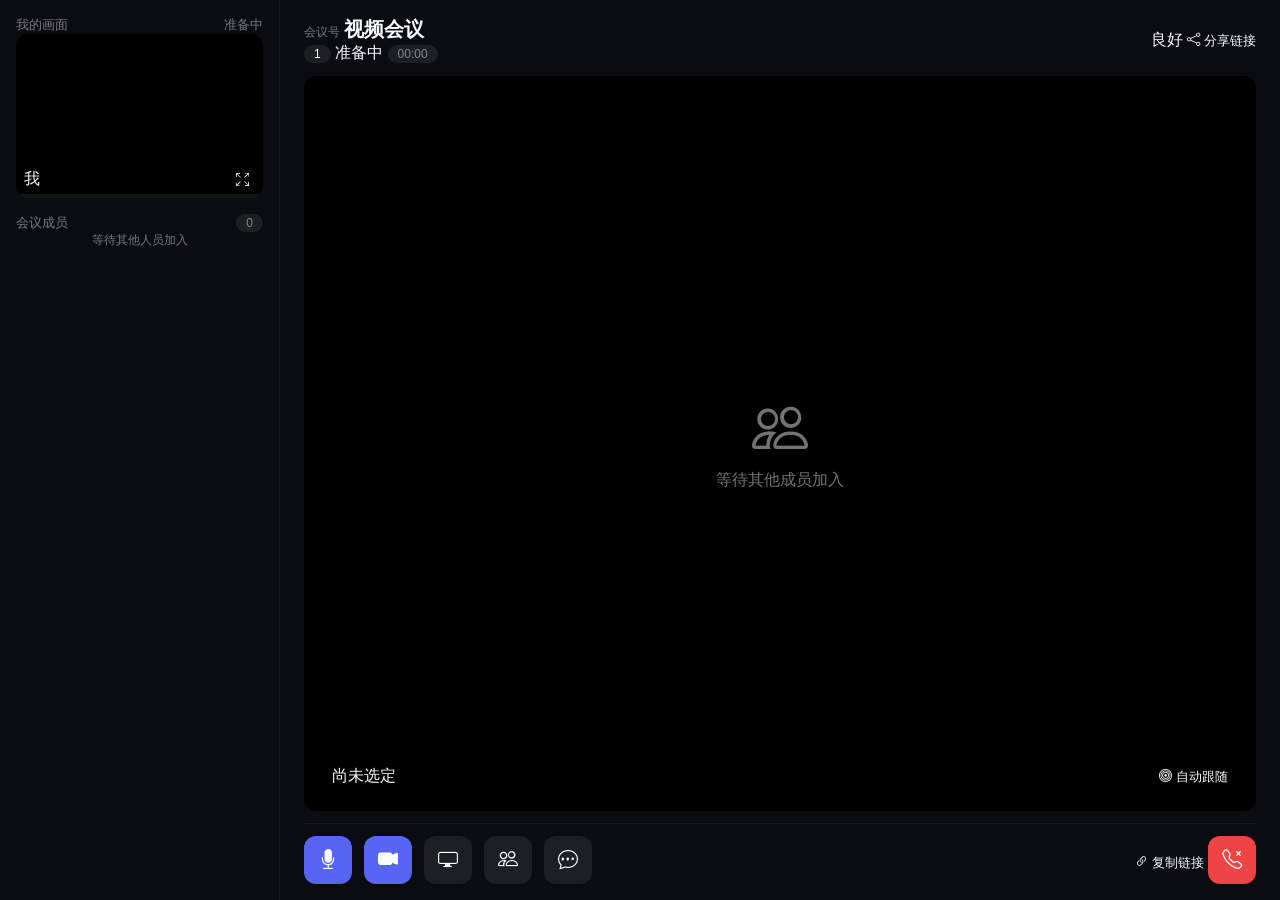
==== commit b411ca7c: "修复本端共享屏幕，对端接收问题，和本端接受共享屏幕，本端的画面切换问题" ====
--- a/webrtc-signaling-server/static/conference.html
+++ b/webrtc-signaling-server/static/conference.html
@@ -4,220 +4,132 @@
     <meta charset="UTF-8">
     <meta name="viewport" content="width=device-width, initial-scale=1.0, maximum-scale=1.0, user-scalable=no">
     <title>LiveKit 视频会议</title>
-    <!-- Version: 2.1.0 - Revamped layout & chat -->
+    <!-- Version: 2.2.0 - Compact layout -->
     
-    <!-- Bootstrap CSS -->
     <link href="bootstrap-5.3.8-dist/css/bootstrap.min.css" rel="stylesheet">
-    <!-- Bootstrap Icons -->
     <link rel="stylesheet" href="https://cdn.jsdelivr.net/npm/bootstrap-icons@1.11.0/font/bootstrap-icons.css">
-    <!-- Custom CSS -->
     <link rel="stylesheet" href="css/conference.css">
 </head>
 <body class="conference-page">
-    <div class="conference-wrapper">
-        <!-- 左侧参与者导览 -->
-        <aside class="sidebar-left">
-            <div class="brand-card">
-                <div class="brand-icon">
-                    <i class="bi bi-camera-video-fill"></i>
+    <div class="layout">
+        <!-- 左侧：我的画面 + 参会者缩略图 -->
+        <section class="rail">
+            <div class="rail-local">
+                <div class="rail-header">
+                    <span>我的画面</span>
+                    <span id="miniConnectionState" class="state-pill">准备中</span>
                 </div>
-                <div>
-                    <p class="brand-title">LiveKit 会议</p>
-                    <p class="brand-subtitle">实时 · 高清 · 低延迟</p>
-                </div>
-            </div>
-
-            <div class="sidebar-section">
-                <div class="section-header">
-                    <span>我的画面</span>
-                    <span class="status-pill status-connected" id="miniConnectionState">已连接</span>
-                </div>
-                <div id="localParticipant" class="video-tile local mini">
+                <div id="localParticipant" class="rail-card local">
                     <video id="localVideo" autoplay muted playsinline></video>
-                    <div class="participant-info">
-                        <div class="name-badge">
-                            <i class="bi bi-mic-fill"></i>
-                            <span id="localName">我</span>
-                        </div>
-                    </div>
-                    <div class="video-controls-overlay">
-                        <button class="pin-btn" title="投射到舞台" id="previewSpotlightBtn">
-                            <i class="bi bi-aspect-ratio"></i>
+                    <div class="tile-meta">
+                        <span id="localName">我</span>
+                        <button id="previewSpotlightBtn" title="投射到舞台">
+                            <i class="bi bi-arrows-fullscreen"></i>
                         </button>
                     </div>
                 </div>
             </div>
+            <div class="rail-remote">
+                <div class="rail-header">
+                    <span>会议成员</span>
+                    <span id="railCount" class="count-pill">0</span>
+                </div>
+                <div id="videoGrid" class="rail-list"></div>
+                <div id="railEmptyHint" class="rail-empty">等待其他人员加入</div>
+            </div>
+        </section>
 
-            <div class="sidebar-section participants-listing">
-                <div class="section-header">
-                    <span>会议成员</span>
-                    <div class="section-meta">
-                        <i class="bi bi-people"></i>
-                        <span id="railCount">0</span>
+        <!-- 中间舞台 -->
+        <main class="stage">
+            <header class="stage-bar">
+                <div class="stage-info">
+                    <div class="stage-room">
+                        <span class="label">会议号</span>
+                        <strong id="roomName">视频会议</strong>
+                    </div>
+                    <div class="stage-meta">
+                        <span id="participantCount" class="count-pill">1</span>
+                        <span id="connectionStateText" class="state-pill">准备中</span>
+                        <span id="callTimer" class="state-pill muted">00:00</span>
+                        <span id="screenShareIndicator" class="state-pill muted">屏幕共享</span>
                     </div>
                 </div>
-                <div id="videoGrid" class="participant-rail">
-                    <!-- 远程参与者 tile 动态插入 -->
+                <div class="stage-network">
+                    <span id="connectionStatus" class="status-dot"></span>
+                    <span id="networkQuality">良好</span>
+                    <button id="shareBtn" class="plain-btn">
+                        <i class="bi bi-share"></i> 分享链接
+                    </button>
                 </div>
-                <div id="railEmptyHint" class="rail-empty-hint">
-                    暂无其他参会者，邀请成员加入会议
+            </header>
+
+            <div class="stage-view" id="stageSurface">
+                <video id="stageVideo" autoplay playsinline></video>
+                <div id="emptyState" class="stage-empty">
+                    <i class="bi bi-people"></i>
+                    <p>等待其他成员加入</p>
                 </div>
-            </div>
-        </aside>
-
-        <!-- 中间舞台 -->
-        <main class="stage-panel">
-            <div class="top-toolbar">
-                <div class="toolbar-left">
-                    <div class="room-info">
-                        <i class="bi bi-hash"></i>
-                        <div>
-                            <p class="label">会议号</p>
-                            <p id="roomName" class="value">视频会议</p>
-                        </div>
-                    </div>
-                    <div class="participant-count">
-                        <i class="bi bi-people-fill"></i>
-                        <span id="participantCount">0</span>
-                    </div>
-                    <div class="call-meta">
-                        <span id="connectionStateText" class="status-pill">准备中</span>
-                        <span id="callTimer" class="call-timer">00:00</span>
-                        <span id="screenShareIndicator" class="status-pill screen-share-indicator">屏幕共享</span>
-                    </div>
-                </div>
-                <div class="toolbar-right">
-                    <div class="connection-indicator">
-                        <span id="connectionStatus" class="status-dot connected"></span>
-                        <span id="networkQuality">良好</span>
-                    </div>
-                    <button id="participantsBtn" class="icon-btn" title="成员列表">
-                        <i class="bi bi-people"></i>
-                        <span class="badge">0</span>
-                    </button>
-                    <button id="chatBtn" class="icon-btn" title="会议聊天">
-                        <i class="bi bi-chat-dots"></i>
-                        <span class="badge unread" style="display:none;">0</span>
-                    </button>
-                    <button id="shareBtn" class="ghost-btn" title="复制会议链接">
-                        <i class="bi bi-share"></i>
-                        分享链接
+                <div class="stage-label">
+                    <span id="stageLabel">尚未选定</span>
+                    <button id="resetSpotlightBtn" class="plain-btn">
+                        <i class="bi bi-bullseye"></i> 自动跟随
                     </button>
                 </div>
             </div>
 
-            <section class="stage-content">
-                <div class="stage-video" id="stageSurface">
-                    <video id="stageVideo" autoplay playsinline></video>
-                    <div class="stage-overlay">
-                        <div id="emptyState" class="empty-state">
-                            <div class="empty-icon">
-                                <i class="bi bi-people"></i>
-                            </div>
-                            <h3>等待其他人加入...</h3>
-                            <p>点击「分享链接」即可邀请成员</p>
+            <footer class="controls">
+                <div class="control-buttons">
+                    <button id="micBtn" class="control-btn active"><i class="bi bi-mic-fill"></i></button>
+                    <button id="cameraBtn" class="control-btn active"><i class="bi bi-camera-video-fill"></i></button>
+                    <button id="shareScreenBtn" class="control-btn"><i class="bi bi-display"></i></button>
+                    <button id="participantsBtn" class="control-btn"><i class="bi bi-people"></i></button>
+                    <button id="chatBtn" class="control-btn">
+                        <i class="bi bi-chat-dots"></i>
+                        <span id="chatBtnBadge" class="badge">0</span>
+                    </button>
+                </div>
+                <div class="control-actions">
+                    <button id="copyStageBtn" class="plain-btn"><i class="bi bi-link-45deg"></i> 复制链接</button>
+                    <button id="leaveBtn" class="control-btn danger"><i class="bi bi-telephone-x"></i></button>
+                </div>
+            </footer>
+        </main>
+
+        <!-- 右侧浮动面板 -->
+        <aside id="utilityPanel" class="utility-panel">
+            <div class="panel-tabs">
+                <button id="panelParticipantsTab" class="panel-tab active" data-target="participants">
+                    <i class="bi bi-people"></i>
+                </button>
+                <button id="panelChatTab" class="panel-tab" data-target="chat">
+                    <i class="bi bi-chat-text"></i>
+                </button>
+            </div>
+            <div class="panel-content">
+                <div id="panelParticipants" class="panel-pane active">
+                    <header>
+                        <h4>参会者</h4>
+                        <span id="sidebarParticipantCount">0</span>
+                    </header>
+                    <div id="participantsList" class="scroll-area"></div>
+                </div>
+                <div id="panelChat" class="panel-pane">
+                    <header>
+                        <h4>会议聊天</h4>
+                        <button id="collapseChatBtn" class="plain-btn small"><i class="bi bi-x"></i></button>
+                    </header>
+                    <div id="chatMessages" class="scroll-area chat"></div>
+                    <div id="typingIndicator" class="typing-indicator"></div>
+                    <div class="chat-composer">
+                        <textarea id="chatInput" placeholder="输入消息，Enter发送 / Shift+Enter换行"></textarea>
+                        <div class="composer-actions">
+                            <span>Enter 发送</span>
+                            <button id="chatSendBtn" class="plain-btn"><i class="bi bi-send"></i> 发送</button>
                         </div>
                     </div>
-                    <div class="stage-label">
-                        <div>
-                            <p class="label-title">当前画面</p>
-                            <p id="stageLabel" class="label-value">尚未选定</p>
-                        </div>
-                        <button id="resetSpotlightBtn" class="ghost-btn" title="返回自动跟随">
-                            <i class="bi bi-bullseye"></i>
-                            自动跟随
-                        </button>
-                    </div>
-                </div>
-            </section>
-
-            <div class="bottom-controls">
-                <div class="controls-group">
-                    <div class="control-item">
-                        <button id="micBtn" class="control-btn active" title="麦克风">
-                            <i class="bi bi-mic-fill"></i>
-                        </button>
-                        <span class="control-label">麦克风</span>
-                    </div>
-                    <div class="control-item">
-                        <button id="cameraBtn" class="control-btn active" title="摄像头">
-                            <i class="bi bi-camera-video-fill"></i>
-                        </button>
-                        <span class="control-label">摄像头</span>
-                    </div>
-                    <div class="control-item">
-                        <button id="shareScreenBtn" class="control-btn" title="共享屏幕">
-                            <i class="bi bi-display"></i>
-                        </button>
-                        <span class="control-label">共享屏幕</span>
-                    </div>
-                    <div class="control-item">
-                        <button id="participantsBtnBottom" class="control-btn" title="成员列表">
-                            <i class="bi bi-people"></i>
-                        </button>
-                        <span class="control-label">成员</span>
-                    </div>
-                    <div class="control-item">
-                        <button id="chatBtnBottom" class="control-btn" title="聊天">
-                            <i class="bi bi-chat-dots"></i>
-                        </button>
-                        <span class="control-label">聊天</span>
-                    </div>
-                </div>
-                <div class="end-call-section">
-                    <button id="copyStageBtn" class="btn-share" title="复制会议链接">
-                        <i class="bi bi-link-45deg"></i>
-                        复制链接
-                    </button>
-                    <button id="leaveBtn" class="btn-leave" title="离开会议">
-                        <i class="bi bi-telephone-x-fill"></i>
-                        离开
-                    </button>
-                </div>
-            </div>
-        </main>
-
-        <!-- 右侧聊天 -->
-        <aside id="chatSidebar" class="chat-sidebar active">
-            <div class="chat-header">
-                <div>
-                    <p class="chat-title">会议聊天</p>
-                    <p class="chat-subtitle">实时协作 · 支持快捷键</p>
-                </div>
-                <div class="chat-header-actions">
-                    <button class="icon-btn ghost" id="collapseChatBtn" title="折叠聊天">
-                        <i class="bi bi-chevron-right"></i>
-                    </button>
-                </div>
-            </div>
-            <div id="chatMessages" class="chat-messages">
-                <!-- 聊天消息 -->
-            </div>
-            <div id="typingIndicator" class="chat-typing"></div>
-            <div class="chat-composer">
-                <textarea id="chatInput" placeholder="输入消息，Enter发送 / Shift+Enter换行"></textarea>
-                <div class="composer-footer">
-                    <span class="hint">发送快捷键：Enter 或 Ctrl + Enter</span>
-                    <button id="chatSendBtn" class="btn-send">
-                        <i class="bi bi-send-fill"></i>
-                        发送
-                    </button>
                 </div>
             </div>
         </aside>
-    </div>
-
-    <!-- 移动端侧边栏 -->
-    <div id="participantsSidebar" class="sidebar participants-sidebar">
-        <div class="sidebar-header">
-            <h3>参与者 (<span id="sidebarParticipantCount">0</span>)</h3>
-            <button class="close-sidebar">
-                <i class="bi bi-x-lg"></i>
-            </button>
-        </div>
-        <div class="sidebar-content">
-            <div id="participantsList" class="participants-list"></div>
-        </div>
     </div>
 
     <div id="loadingOverlay" class="loading-overlay">
@@ -229,12 +141,10 @@
 
     <div id="toastContainer" class="toast-container"></div>
 
-    <!-- LiveKit Client SDK -->
     <script src="livekit/livekit-client.umd.min.js"></script>
     <script src="bootstrap-5.3.8-dist/js/bootstrap.bundle.min.js"></script>
     <script>
-        const timestamp = Date.now();
-        console.log('🔄 强制加载最新脚本，时间戳:', timestamp);
+        console.log('🔄 强制加载最新脚本，时间戳:', Date.now());
     </script>
     <script src="js/conference-manager.js?v=20251116180000"></script>
     <script src="js/conference-ui.js?v=20251116180000"></script>
--- a/webrtc-signaling-server/static/css/conference.css
+++ b/webrtc-signaling-server/static/css/conference.css
@@ -1,13 +1,9 @@
 :root {
-    --bg-dark: #05060d;
-    --panel-dark: #0f111c;
-    --panel-darker: #090b13;
-    --accent: #667eea;
-    --accent-strong: #7c3aed;
-    --text-primary: #f8fafc;
-    --text-secondary: #a5b4fc;
+    --bg: #0b0c11;
+    --fg: #f8fafc;
+    --muted: rgba(255, 255, 255, 0.45);
+    --accent: #5865f2;
     --danger: #ef4444;
-    --success: #10b981;
 }
 
 * {
@@ -17,618 +13,343 @@
 }
 
 body.conference-page {
-    font-family: -apple-system, BlinkMacSystemFont, 'Segoe UI', Roboto, 'Helvetica Neue', Arial, sans-serif;
-    background: radial-gradient(circle at top, #1f2640 0%, #05060d 60%);
-    color: var(--text-primary);
+    font-family: -apple-system, BlinkMacSystemFont, 'Segoe UI', Roboto, sans-serif;
+    background: var(--bg);
+    color: var(--fg);
     height: 100vh;
     width: 100vw;
     overflow: hidden;
 }
 
-.conference-wrapper {
+.layout {
+    position: relative;
     display: grid;
-    grid-template-columns: 320px 1fr 360px;
+    grid-template-columns: 280px 1fr;
     height: 100%;
+}
+
+.rail {
+    display: flex;
+    flex-direction: column;
+    padding: 16px;
+    gap: 16px;
+    border-right: 1px solid rgba(255, 255, 255, 0.05);
+}
+
+.rail-header {
+    display: flex;
+    align-items: center;
+    justify-content: space-between;
+    font-size: 13px;
+    color: var(--muted);
+}
+
+.rail-card,
+.rail-list .video-tile {
+    background: rgba(255, 255, 255, 0.04);
+    border-radius: 12px;
+    overflow: hidden;
+    position: relative;
+}
+
+.rail-card video,
+.rail-list video {
     width: 100%;
-    background: rgba(255, 255, 255, 0.02);
-}
-
-.sidebar-left {
-    background: var(--panel-darker);
-    border-right: 1px solid rgba(255, 255, 255, 0.05);
-    display: flex;
-    flex-direction: column;
-    padding: 24px 20px;
-    gap: 24px;
+    height: 160px;
+    object-fit: cover;
+    background: #000;
+}
+
+.tile-meta {
+    position: absolute;
+    left: 8px;
+    right: 8px;
+    bottom: 8px;
+    display: flex;
+    justify-content: space-between;
+    align-items: center;
+}
+
+.tile-meta button {
+    border: none;
+    background: rgba(0, 0, 0, 0.45);
+    color: var(--fg);
+    border-radius: 8px;
+    padding: 2px 6px;
+    cursor: pointer;
+}
+
+.rail-list {
+    display: flex;
+    flex-direction: column;
+    gap: 10px;
     overflow-y: auto;
 }
 
-.brand-card {
-    display: flex;
+.rail-empty {
+    font-size: 12px;
+    color: var(--muted);
+    text-align: center;
+}
+
+.count-pill,
+.state-pill {
+    border-radius: 999px;
+    padding: 2px 10px;
+    font-size: 12px;
+    background: rgba(255, 255, 255, 0.08);
+}
+
+.state-pill.muted {
+    color: var(--muted);
+}
+
+.stage {
+    display: flex;
+    flex-direction: column;
+    padding: 16px 24px;
     gap: 12px;
-    align-items: center;
-    background: rgba(255, 255, 255, 0.04);
-    padding: 16px;
-    border-radius: 16px;
-    border: 1px solid rgba(255, 255, 255, 0.04);
-}
-
-.brand-icon {
+}
+
+.stage-bar,
+.controls {
+    display: flex;
+    align-items: center;
+    justify-content: space-between;
+    gap: 16px;
+}
+
+.stage-room .label {
+    font-size: 12px;
+    color: var(--muted);
+}
+
+.stage-room strong {
+    font-size: 20px;
+}
+
+.stage-view {
+    flex: 1;
+    position: relative;
+    border-radius: 12px;
+    overflow: hidden;
+    background: #000;
+}
+
+.stage-view video {
+    width: 100%;
+    height: 100%;
+    object-fit: contain;
+    background: #000;
+}
+
+.stage-empty {
+    position: absolute;
+    inset: 0;
+    display: flex;
+    flex-direction: column;
+    justify-content: center;
+    align-items: center;
+    gap: 8px;
+    color: var(--muted);
+}
+
+.stage-empty i {
+    font-size: 56px;
+}
+
+.stage-label {
+    position: absolute;
+    left: 16px;
+    bottom: 16px;
+    right: 16px;
+    display: flex;
+    justify-content: space-between;
+    align-items: center;
+    background: rgba(0, 0, 0, 0.35);
+    border-radius: 10px;
+    padding: 8px 12px;
+}
+
+.controls {
+    border-top: 1px solid rgba(255, 255, 255, 0.05);
+    padding-top: 12px;
+}
+
+.control-buttons {
+    display: flex;
+    gap: 12px;
+}
+
+.control-btn {
     width: 48px;
     height: 48px;
-    border-radius: 14px;
-    background: rgba(102, 126, 234, 0.2);
-    display: flex;
-    align-items: center;
-    justify-content: center;
-    font-size: 22px;
-    color: var(--accent);
-}
-
-.brand-title {
-    font-size: 16px;
-    font-weight: 600;
-    margin-bottom: 2px;
-}
-
-.brand-subtitle {
-    font-size: 12px;
-    color: rgba(255, 255, 255, 0.65);
-}
-
-.sidebar-section {
-    display: flex;
-    flex-direction: column;
-    gap: 12px;
-}
-
-.section-header {
-    display: flex;
-    align-items: center;
-    justify-content: space-between;
-    color: rgba(255, 255, 255, 0.75);
-    font-size: 14px;
-    letter-spacing: 0.5px;
-    text-transform: uppercase;
-}
-
-.section-meta {
-    display: flex;
-    align-items: center;
-    gap: 6px;
-    color: rgba(255, 255, 255, 0.6);
-}
-
-.video-tile {
-    position: relative;
-    background: #000;
-    border-radius: 16px;
-    overflow: hidden;
-    border: 1px solid transparent;
-    transition: border 0.2s, transform 0.2s;
-}
-
-.video-tile video {
-    width: 100%;
-    height: 100%;
-    object-fit: cover;
-    background: #030712;
-}
-
-.video-tile.local {
-    border-color: rgba(102, 126, 234, 0.8);
-}
-
-.video-tile.mini {
-    height: 180px;
-}
-
-.participant-rail {
-    display: flex;
-    flex-direction: column;
-    gap: 12px;
-    max-height: calc(100vh - 420px);
-    overflow-y: auto;
-    padding-right: 4px;
-}
-
-.participant-rail .video-tile {
-    height: 150px;
-    cursor: pointer;
-}
-
-.participant-rail .video-tile:hover {
-    border-color: rgba(102, 126, 234, 0.4);
-}
-
-.video-tile.pinned {
-    border-color: rgba(102, 126, 234, 0.85);
-    box-shadow: 0 0 0 2px rgba(102, 126, 234, 0.35);
-}
-
-.rail-empty-hint {
-    font-size: 13px;
-    color: rgba(255, 255, 255, 0.35);
-    text-align: center;
-    margin-top: 12px;
-}
-
-.stage-panel {
-    background: var(--panel-dark);
-    display: flex;
-    flex-direction: column;
-    padding: 24px;
-    gap: 16px;
-    position: relative;
-}
-
-.top-toolbar {
-    display: flex;
-    align-items: center;
-    justify-content: space-between;
-    padding-bottom: 8px;
-    border-bottom: 1px solid rgba(255, 255, 255, 0.05);
-}
-
-.toolbar-left,
-.toolbar-right,
-.call-meta,
-.room-info {
-    display: flex;
-    align-items: center;
-    gap: 16px;
-}
-
-.room-info .label {
-    font-size: 12px;
-    color: rgba(255, 255, 255, 0.6);
-    margin-bottom: 2px;
-}
-
-.room-info .value {
-    font-size: 16px;
-    font-weight: 600;
-}
-
-.status-pill {
-    display: inline-flex;
-    align-items: center;
-    padding: 4px 12px;
-    border-radius: 999px;
-    background: rgba(255, 255, 255, 0.1);
-    font-size: 13px;
-    color: #f3f4f6;
-}
-
-.status-pill.status-connected {
-    background: rgba(16, 185, 129, 0.22);
-    color: #a7f3d0;
-}
-
-.status-pill.status-connecting {
-    background: rgba(245, 158, 11, 0.2);
-    color: #fed7aa;
-}
-
-.status-pill.status-warning {
-    background: rgba(248, 113, 113, 0.2);
-    color: #fecaca;
-}
-
-.status-pill.status-error {
-    background: rgba(239, 68, 68, 0.25);
-    color: #fecdd3;
-}
-
-.call-timer {
-    font-variant-numeric: tabular-nums;
-    font-weight: 600;
-    color: rgba(243, 244, 246, 0.85);
-}
-
-.screen-share-indicator {
-    display: none;
-    background: rgba(59, 130, 246, 0.2);
-    color: #bfdbfe;
-}
-
-.screen-share-indicator.active {
-    display: inline-flex;
-}
-
-.icon-btn {
-    width: 42px;
-    height: 42px;
     border-radius: 12px;
     border: none;
     background: rgba(255, 255, 255, 0.08);
-    color: var(--text-primary);
-    display: inline-flex;
-    align-items: center;
-    justify-content: center;
+    color: var(--fg);
+    font-size: 20px;
     cursor: pointer;
     position: relative;
-    transition: background 0.2s, transform 0.2s;
-}
-
-.icon-btn:hover {
-    background: rgba(255, 255, 255, 0.18);
-}
-
-.icon-btn .badge {
+}
+
+.control-btn.active {
+    background: var(--accent);
+}
+
+.control-btn.danger {
+    background: var(--danger);
+}
+
+.control-btn .badge {
     position: absolute;
     top: -4px;
     right: -4px;
     background: var(--danger);
     color: #fff;
     font-size: 10px;
-    padding: 2px 6px;
-    border-radius: 10px;
+    padding: 2px 5px;
+    border-radius: 999px;
+    display: none;
+}
+
+.plain-btn {
+    border: none;
+    background: transparent;
+    color: var(--fg);
+    cursor: pointer;
+}
+
+.plain-btn.small {
+    font-size: 12px;
+    color: var(--muted);
+}
+
+.status-dot {
+    width: 10px;
+    height: 10px;
+    border-radius: 50%;
+    background: #16a34a;
+    margin-right: 6px;
+}
+
+.utility-panel {
+    position: absolute;
+    top: 0;
+    right: 0;
+    bottom: 0;
+    width: 360px;
+    border-left: 1px solid rgba(255, 255, 255, 0.05);
+    display: flex;
+    flex-direction: column;
+    background: rgba(11, 12, 17, 0.98);
+    transform: translateX(100%);
+    transition: transform 0.25s ease;
+    z-index: 50;
+}
+
+.utility-panel.active {
+    transform: translateX(0);
+}
+
+.panel-tabs {
+    display: flex;
+    border-bottom: 1px solid rgba(255, 255, 255, 0.05);
+}
+
+.panel-tab {
+    flex: 1;
+    border: none;
+    background: transparent;
+    color: var(--muted);
+    padding: 12px 0;
+    cursor: pointer;
+}
+
+.panel-tab.active {
+    color: var(--fg);
+    border-bottom: 2px solid var(--accent);
+}
+
+.panel-content {
+    flex: 1;
+    display: flex;
+}
+
+.panel-pane {
+    flex: 1;
+    display: none;
+    flex-direction: column;
+    padding: 16px;
+    gap: 12px;
+}
+
+.panel-pane.active {
+    display: flex;
+}
+
+.panel-pane header {
+    display: flex;
+    justify-content: space-between;
+    align-items: center;
+    font-size: 14px;
+}
+
+.panel-pane header h4 {
+    margin: 0;
+    font-size: 14px;
     font-weight: 600;
 }
 
-.ghost-btn {
-    border: 1px solid rgba(255, 255, 255, 0.15);
-    background: transparent;
-    color: var(--text-primary);
-    border-radius: 14px;
-    padding: 8px 16px;
-    font-size: 14px;
-    display: inline-flex;
-    align-items: center;
+.scroll-area {
+    flex: 1;
+    overflow-y: auto;
+    background: rgba(255, 255, 255, 0.04);
+    border-radius: 12px;
+    padding: 12px;
+}
+
+.scroll-area.chat {
+    display: flex;
+    flex-direction: column;
     gap: 8px;
-    cursor: pointer;
-    transition: background 0.2s, border 0.2s;
-}
-
-.ghost-btn:hover {
-    background: rgba(255, 255, 255, 0.08);
-    border-color: rgba(255, 255, 255, 0.3);
-}
-
-.stage-content {
-    flex: 1;
-    display: flex;
-    gap: 16px;
-    min-height: 0;
-}
-
-.stage-video {
-    position: relative;
-    flex: 1;
-    border-radius: 24px;
-    background: #030712;
-    border: 1px solid rgba(255, 255, 255, 0.05);
-    overflow: hidden;
-    display: flex;
-    align-items: center;
-    justify-content: center;
-}
-
-#stageVideo {
-    width: 100%;
-    height: 100%;
-    object-fit: contain;
-    background: #01030a;
-}
-
-.stage-overlay {
-    position: absolute;
-    inset: 0;
-    pointer-events: none;
-    display: flex;
-    align-items: center;
-    justify-content: center;
-}
-
-.empty-state {
-    text-align: center;
-    background: rgba(5, 6, 13, 0.9);
-    padding: 40px 50px;
-    border-radius: 20px;
-    border: 1px solid rgba(255, 255, 255, 0.05);
-}
-
-.empty-icon {
-    font-size: 60px;
-    color: var(--accent);
-    margin-bottom: 18px;
-    opacity: 0.6;
-}
-
-.stage-label {
-    position: absolute;
-    bottom: 16px;
-    left: 16px;
-    right: 16px;
-    display: flex;
-    align-items: center;
-    justify-content: space-between;
-    padding: 12px 16px;
-    border-radius: 16px;
-    background: rgba(0, 0, 0, 0.45);
-    backdrop-filter: blur(14px);
-}
-
-.stage-label .label-title {
-    font-size: 12px;
-    text-transform: uppercase;
-    color: rgba(255, 255, 255, 0.65);
-    margin-bottom: 4px;
-}
-
-.stage-label .label-value {
-    font-size: 16px;
-    font-weight: 600;
-}
-
-.bottom-controls {
-    display: flex;
-    align-items: center;
-    justify-content: space-between;
-    padding: 18px 24px;
-    border-radius: 18px;
-    background: rgba(5, 6, 13, 0.85);
-    border: 1px solid rgba(255, 255, 255, 0.04);
-}
-
-.controls-group {
-    display: flex;
-    gap: 18px;
-}
-
-.control-item {
-    display: flex;
-    flex-direction: column;
-    align-items: center;
-    gap: 6px;
-    min-width: 70px;
-}
-
-.control-btn {
-    width: 58px;
-    height: 58px;
-    border-radius: 16px;
-    border: none;
-    background: rgba(255, 255, 255, 0.08);
-    color: var(--text-primary);
-    font-size: 22px;
-    display: flex;
-    align-items: center;
-    justify-content: center;
-    cursor: pointer;
-    transition: background 0.2s, transform 0.2s;
-}
-
-.control-btn:hover {
-    background: rgba(255, 255, 255, 0.18);
-    transform: translateY(-1px);
-}
-
-.control-btn.active {
-    background: linear-gradient(135deg, #667eea 0%, #764ba2 100%);
-}
-
-.control-label {
-    font-size: 12px;
-    color: rgba(255, 255, 255, 0.6);
-}
-
-.btn-leave {
-    padding: 14px 26px;
-    background: var(--danger);
-    color: #fff;
-    border: none;
-    border-radius: 28px;
-    font-weight: 600;
-    display: inline-flex;
-    align-items: center;
-    gap: 8px;
-    cursor: pointer;
-    transition: transform 0.2s;
-}
-
-.btn-leave:hover {
-    transform: translateY(-1px);
-    background: #dc2626;
-}
-
-.btn-share {
-    padding: 12px 20px;
-    background: rgba(255, 255, 255, 0.08);
-    color: #f3f4f6;
-    border: 1px solid rgba(255, 255, 255, 0.1);
-    border-radius: 24px;
-    font-weight: 500;
-    display: inline-flex;
-    align-items: center;
-    gap: 6px;
-    cursor: pointer;
-}
-
-.chat-sidebar {
-    background: var(--panel-darker);
-    border-left: 1px solid rgba(255, 255, 255, 0.06);
-    display: flex;
-    flex-direction: column;
-    padding: 24px;
-    gap: 16px;
-    transition: transform 0.3s ease;
-}
-
-.chat-sidebar:not(.active) {
-    transform: translateX(100%);
-}
-
-.chat-header {
-    display: flex;
-    align-items: center;
-    justify-content: space-between;
-}
-
-.chat-title {
-    font-size: 18px;
-    font-weight: 600;
-}
-
-.chat-subtitle {
-    font-size: 13px;
-    color: rgba(255, 255, 255, 0.6);
-}
-
-.chat-messages {
-    flex: 1;
-    overflow-y: auto;
-    display: flex;
-    flex-direction: column;
-    gap: 12px;
-    padding-right: 4px;
-}
-
-.chat-message {
-    display: flex;
-    flex-direction: column;
-    gap: 6px;
-    max-width: 90%;
-}
-
-.chat-message .message-header {
-    display: flex;
-    justify-content: space-between;
-    font-size: 12px;
-    color: rgba(255, 255, 255, 0.6);
-}
-
-.chat-message .message-sender {
-    font-weight: 600;
-    color: rgba(255, 255, 255, 0.85);
-}
-
-.chat-message .message-time {
-    font-variant-numeric: tabular-nums;
-}
-
-.chat-message .message-bubble {
-    padding: 12px 16px;
-    border-radius: 16px;
-    background: rgba(255, 255, 255, 0.08);
-    line-height: 1.5;
-}
-
-.chat-message.local {
-    align-self: flex-end;
-    text-align: right;
-}
-
-.chat-message.local .message-bubble {
-    background: linear-gradient(135deg, #667eea 0%, #a855f7 100%);
-}
-
-.chat-message.system {
-    align-self: center;
-    text-align: center;
-    font-size: 12px;
-    color: rgba(255, 255, 255, 0.5);
-}
-
-.chat-typing {
-    min-height: 20px;
-    font-size: 12px;
-    color: rgba(255, 255, 255, 0.55);
-}
-
-.chat-composer {
-    display: flex;
-    flex-direction: column;
-    gap: 10px;
 }
 
 .chat-composer textarea {
     width: 100%;
     min-height: 80px;
-    max-height: 160px;
-    padding: 12px 16px;
-    border-radius: 16px;
-    border: 1px solid rgba(255, 255, 255, 0.08);
-    background: rgba(15, 17, 28, 0.9);
-    color: #fff;
-    resize: vertical;
-}
-
-.chat-composer textarea:focus {
-    outline: none;
-    border-color: rgba(102, 126, 234, 0.4);
-}
-
-.composer-footer {
-    display: flex;
-    align-items: center;
-    justify-content: space-between;
-}
-
-.composer-footer .hint {
-    font-size: 12px;
-    color: rgba(255, 255, 255, 0.5);
-}
-
-.btn-send {
-    border: none;
-    background: linear-gradient(135deg, #667eea 0%, #764ba2 100%);
-    color: #fff;
-    padding: 10px 18px;
-    border-radius: 18px;
-    font-weight: 600;
-    display: inline-flex;
-    align-items: center;
+    border-radius: 8px;
+    border: none;
+    background: rgba(255, 255, 255, 0.08);
+    color: var(--fg);
+    padding: 8px 10px;
+}
+
+.composer-actions {
+    display: flex;
+    justify-content: space-between;
+    align-items: center;
+    font-size: 12px;
+    color: var(--muted);
+}
+
+.typing-indicator {
+    min-height: 20px;
+    font-size: 12px;
+    color: var(--muted);
+}
+
+.participant-item {
+    display: flex;
+    align-items: center;
+    justify-content: space-between;
+    padding: 8px 0;
+    border-bottom: 1px solid rgba(255, 255, 255, 0.05);
+}
+
+.participant-status-icons {
+    display: flex;
     gap: 6px;
-    cursor: pointer;
-}
-
-.name-badge {
-    position: absolute;
-    left: 12px;
-    bottom: 12px;
-    display: inline-flex;
-    align-items: center;
-    gap: 6px;
-    padding: 6px 12px;
-    border-radius: 999px;
-    background: rgba(0, 0, 0, 0.55);
-    font-size: 13px;
-}
-
-.video-controls-overlay {
-    position: absolute;
-    top: 10px;
-    right: 10px;
-    display: flex;
-    gap: 6px;
-}
-
-.video-controls-overlay .pin-btn {
-    width: 32px;
-    height: 32px;
-    border-radius: 10px;
-    border: none;
-    background: rgba(0, 0, 0, 0.4);
-    color: #fff;
-    display: inline-flex;
-    align-items: center;
-    justify-content: center;
-    cursor: pointer;
-}
-
-.video-tile.active-speaker {
-    border-color: rgba(16, 185, 129, 0.8);
-}
-
-.video-tile.active-speaker::after {
-    content: '';
-    position: absolute;
-    inset: 4px;
-    border: 1px solid rgba(16, 185, 129, 0.5);
-    border-radius: 14px;
-    pointer-events: none;
 }
 
 .toast-container {
@@ -637,207 +358,36 @@
     right: 24px;
     display: flex;
     flex-direction: column;
-    gap: 10px;
-    z-index: 200;
+    gap: 8px;
 }
 
 .toast-message {
-    padding: 12px 16px;
-    border-radius: 14px;
-    backdrop-filter: blur(10px);
-    color: #fff;
-    opacity: 0;
-    transform: translateY(-10px);
-    transition: opacity 0.2s ease, transform 0.2s ease;
-}
-
-.toast-message.show {
-    opacity: 1;
-    transform: translateY(0);
-}
-
-.toast-message.toast-info {
-    background: rgba(59, 130, 246, 0.3);
-}
-
-.toast-message.toast-success {
-    background: rgba(16, 185, 129, 0.3);
-}
-
-.toast-message.toast-warning {
-    background: rgba(245, 158, 11, 0.25);
-}
-
-.toast-message.toast-error {
-    background: rgba(239, 68, 68, 0.25);
+    background: rgba(0, 0, 0, 0.65);
+    padding: 10px 14px;
+    border-radius: 8px;
 }
 
 .loading-overlay {
     position: fixed;
     inset: 0;
-    background: rgba(5, 6, 13, 0.85);
     display: none;
     align-items: center;
     justify-content: center;
-    z-index: 400;
-}
-
-.loading-content {
-    text-align: center;
-}
-
-.spinner {
-    width: 40px;
-    height: 40px;
-    border-radius: 50%;
-    border: 4px solid rgba(255, 255, 255, 0.15);
-    border-top-color: var(--accent);
-    animation: spin 1s linear infinite;
-    margin: 0 auto 12px;
-}
-
-@keyframes spin {
-    0% { transform: rotate(0); }
-    100% { transform: rotate(360deg); }
-}
-
-.participants-sidebar {
-    position: fixed;
-    top: 0;
-    right: -320px;
-    width: 320px;
-    height: 100%;
-    background: var(--panel-darker);
-    transition: right 0.3s ease;
-    z-index: 250;
-}
-
-.participants-sidebar.active {
-    right: 0;
-}
-
-.participants-list {
-    padding: 16px;
-    overflow-y: auto;
-    height: calc(100% - 60px);
-}
-
-.participants-sidebar .sidebar-header {
-    display: flex;
-    align-items: center;
-    justify-content: space-between;
-    padding: 16px;
-    border-bottom: 1px solid rgba(255, 255, 255, 0.05);
-}
-
-.participants-sidebar .sidebar-header h3 {
-    font-size: 16px;
-    margin: 0;
-}
-
-.participants-sidebar .close-sidebar {
-    background: transparent;
-    border: none;
-    color: #fff;
-    font-size: 18px;
-}
-
-.participant-item {
-    display: flex;
-    align-items: center;
-    gap: 12px;
-    padding: 12px 0;
-    border-bottom: 1px solid rgba(255, 255, 255, 0.05);
-}
-
-.participant-item:last-child {
-    border-bottom: none;
-}
-
-.participant-avatar {
-    width: 40px;
-    height: 40px;
-    border-radius: 12px;
-    background: rgba(255, 255, 255, 0.08);
-    display: flex;
-    align-items: center;
-    justify-content: center;
-    font-size: 18px;
-}
-
-.participant-details {
-    flex: 1;
-}
-
-.participant-name {
-    font-size: 14px;
-    font-weight: 600;
-    display: flex;
-    align-items: center;
-    gap: 6px;
-}
-
-.participant-name .tag {
-    font-size: 11px;
-    padding: 3px 6px;
-    border-radius: 999px;
-    background: rgba(59, 130, 246, 0.15);
-    color: #bfdbfe;
-}
-
-.participant-status-icons {
-    display: flex;
-    gap: 10px;
-    margin-top: 4px;
-}
-
-.chat-sidebar .icon-btn.ghost {
-    background: rgba(255, 255, 255, 0.08);
-    border-radius: 999px;
-}
-
-@media (max-width: 1400px) {
-    .conference-wrapper {
-        grid-template-columns: 280px 1fr;
-    }
-    .chat-sidebar {
-        position: fixed;
-        top: 0;
-        right: 0;
-        bottom: 0;
-        width: min(400px, 90vw);
-        z-index: 260;
-        background: #0f111c;
-    }
-}
-
-@media (max-width: 1100px) {
-    .conference-wrapper {
+    background: rgba(0, 0, 0, 0.65);
+}
+
+@media (max-width: 1200px) {
+    .layout {
         grid-template-columns: 240px 1fr;
     }
-
-    .bottom-controls {
-        flex-direction: column;
-        gap: 16px;
-        align-items: stretch;
-    }
-
-    .controls-group {
-        justify-content: space-between;
-        width: 100%;
-    }
 }
 
 @media (max-width: 900px) {
-    .conference-wrapper {
+    .layout {
         grid-template-columns: 1fr;
     }
-
-    .sidebar-left {
-        display: none;
+    .rail {
+        flex-direction: row;
+        overflow-x: auto;
     }
-
-    .chat-sidebar {
-        width: 100%;
-    }
-}
+}
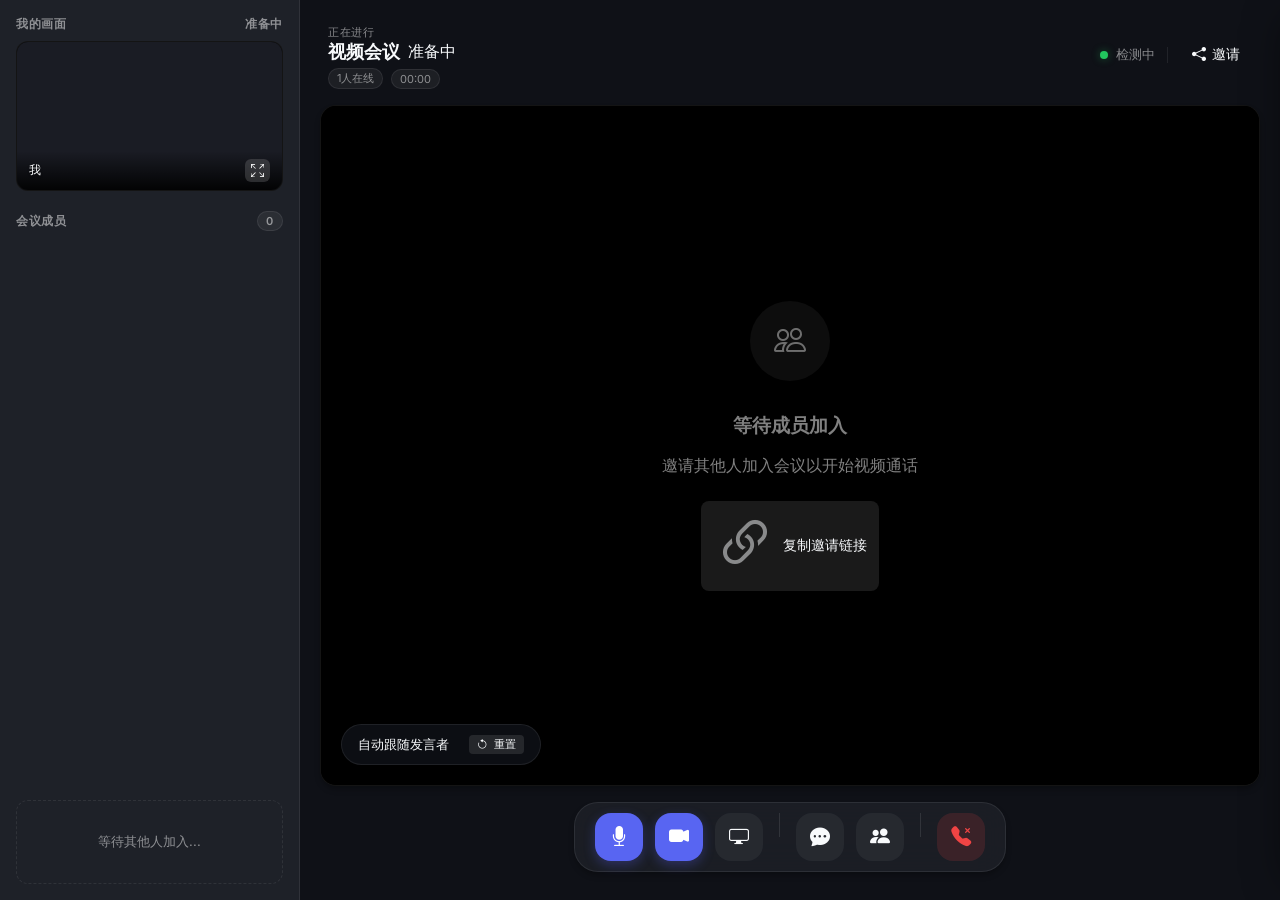
==== commit 6363f35e: "美化ui界面01" ====
--- a/webrtc-signaling-server/static/conference.html
+++ b/webrtc-signaling-server/static/conference.html
@@ -4,16 +4,24 @@
     <meta charset="UTF-8">
     <meta name="viewport" content="width=device-width, initial-scale=1.0, maximum-scale=1.0, user-scalable=no">
     <title>LiveKit 视频会议</title>
-    <!-- Version: 2.2.0 - Compact layout -->
     
+    <!-- Google Fonts: Inter -->
+    <link rel="preconnect" href="https://fonts.googleapis.com">
+    <link rel="preconnect" href="https://fonts.gstatic.com" crossorigin>
+    <link href="https://fonts.googleapis.com/css2?family=Inter:wght@400;500;600&display=swap" rel="stylesheet">
+    
+    <!-- Bootstrap & Icons -->
     <link href="bootstrap-5.3.8-dist/css/bootstrap.min.css" rel="stylesheet">
     <link rel="stylesheet" href="https://cdn.jsdelivr.net/npm/bootstrap-icons@1.11.0/font/bootstrap-icons.css">
-    <link rel="stylesheet" href="css/conference.css">
+    
+    <!-- App Styles -->
+    <link rel="stylesheet" href="css/conference.css?v=20251119">
 </head>
 <body class="conference-page">
     <div class="layout">
-        <!-- 左侧：我的画面 + 参会者缩略图 -->
+        <!-- Sidebar / Rail -->
         <section class="rail">
+            <!-- Local User -->
             <div class="rail-local">
                 <div class="rail-header">
                     <span>我的画面</span>
@@ -29,102 +37,134 @@
                     </div>
                 </div>
             </div>
+
+            <!-- Remote Participants -->
             <div class="rail-remote">
                 <div class="rail-header">
                     <span>会议成员</span>
                     <span id="railCount" class="count-pill">0</span>
                 </div>
-                <div id="videoGrid" class="rail-list"></div>
-                <div id="railEmptyHint" class="rail-empty">等待其他人员加入</div>
+                
+                <!-- Scrollable Container -->
+                <div id="videoGrid" class="rail-list">
+                    <!-- Remote videos will be injected here -->
+                </div>
+                
+                <div id="railEmptyHint" class="rail-empty">
+                    等待其他人加入...
+                </div>
             </div>
         </section>
 
-        <!-- 中间舞台 -->
+        <!-- Main Stage -->
         <main class="stage">
             <header class="stage-bar">
                 <div class="stage-info">
                     <div class="stage-room">
-                        <span class="label">会议号</span>
-                        <strong id="roomName">视频会议</strong>
+                        <span class="label">正在进行</span>
+                        <div style="display: flex; align-items: center; gap: 8px;">
+                            <strong id="roomName">视频会议</strong>
+                            <span id="connectionStateText" class="state-pill">准备中</span>
+                        </div>
                     </div>
                     <div class="stage-meta">
-                        <span id="participantCount" class="count-pill">1</span>
-                        <span id="connectionStateText" class="state-pill">准备中</span>
+                        <span id="participantCount" class="count-pill">1人在线</span>
                         <span id="callTimer" class="state-pill muted">00:00</span>
-                        <span id="screenShareIndicator" class="state-pill muted">屏幕共享</span>
+                        <span id="screenShareIndicator" class="state-pill muted" style="display: none;">屏幕共享</span>
                     </div>
                 </div>
                 <div class="stage-network">
                     <span id="connectionStatus" class="status-dot"></span>
-                    <span id="networkQuality">良好</span>
+                    <span id="networkQuality" style="font-size: 13px; color: var(--muted);">检测中</span>
+                    <div style="width: 1px; height: 16px; background: var(--border); margin: 0 12px;"></div>
                     <button id="shareBtn" class="plain-btn">
-                        <i class="bi bi-share"></i> 分享链接
+                        <i class="bi bi-share-fill"></i> 邀请
                     </button>
                 </div>
             </header>
 
+            <!-- Video Surface -->
             <div class="stage-view" id="stageSurface">
                 <video id="stageVideo" autoplay playsinline></video>
+                
                 <div id="emptyState" class="stage-empty">
-                    <i class="bi bi-people"></i>
-                    <p>等待其他成员加入</p>
+                    <div style="width: 80px; height: 80px; background: rgba(255,255,255,0.05); border-radius: 50%; display: flex; align-items: center; justify-content: center; margin-bottom: 16px;">
+                        <i class="bi bi-people" style="font-size: 32px; opacity: 0.8;"></i>
+                    </div>
+                    <h3>等待成员加入</h3>
+                    <p>邀请其他人加入会议以开始视频通话</p>
+                    <button id="copyStageBtn" class="plain-btn" style="background: rgba(255,255,255,0.1); margin-top: 8px;">
+                        <i class="bi bi-link-45deg"></i> 复制邀请链接
+                    </button>
                 </div>
+
                 <div class="stage-label">
-                    <span id="stageLabel">尚未选定</span>
-                    <button id="resetSpotlightBtn" class="plain-btn">
-                        <i class="bi bi-bullseye"></i> 自动跟随
+                    <span id="stageLabel">自动跟随发言者</span>
+                    <button id="resetSpotlightBtn" class="plain-btn" style="padding: 2px 8px; font-size: 11px; background: rgba(255,255,255,0.1); border-radius: 4px; margin-left: 8px;">
+                        <i class="bi bi-arrow-counterclockwise"></i> 重置
                     </button>
                 </div>
             </div>
 
+            <!-- Bottom Controls -->
             <footer class="controls">
                 <div class="control-buttons">
-                    <button id="micBtn" class="control-btn active"><i class="bi bi-mic-fill"></i></button>
-                    <button id="cameraBtn" class="control-btn active"><i class="bi bi-camera-video-fill"></i></button>
-                    <button id="shareScreenBtn" class="control-btn"><i class="bi bi-display"></i></button>
-                    <button id="participantsBtn" class="control-btn"><i class="bi bi-people"></i></button>
-                    <button id="chatBtn" class="control-btn">
-                        <i class="bi bi-chat-dots"></i>
+                    <button id="micBtn" class="control-btn active" title="麦克风 (Ctrl+D)">
+                        <i class="bi bi-mic-fill"></i>
+                    </button>
+                    <button id="cameraBtn" class="control-btn active" title="摄像头 (Ctrl+E)">
+                        <i class="bi bi-camera-video-fill"></i>
+                    </button>
+                    <button id="shareScreenBtn" class="control-btn" title="共享屏幕">
+                        <i class="bi bi-display"></i>
+                    </button>
+                    <div style="width: 1px; height: 24px; background: rgba(255,255,255,0.1); margin: 0 4px;"></div>
+                    <button id="chatBtn" class="control-btn" title="聊天">
+                        <i class="bi bi-chat-dots-fill"></i>
                         <span id="chatBtnBadge" class="badge">0</span>
                     </button>
-                </div>
-                <div class="control-actions">
-                    <button id="copyStageBtn" class="plain-btn"><i class="bi bi-link-45deg"></i> 复制链接</button>
-                    <button id="leaveBtn" class="control-btn danger"><i class="bi bi-telephone-x"></i></button>
+                    <button id="participantsBtn" class="control-btn" title="成员列表">
+                        <i class="bi bi-people-fill"></i>
+                    </button>
+                    <div style="width: 1px; height: 24px; background: rgba(255,255,255,0.1); margin: 0 4px;"></div>
+                    <button id="leaveBtn" class="control-btn danger" title="离开会议">
+                        <i class="bi bi-telephone-x-fill"></i>
+                    </button>
                 </div>
             </footer>
         </main>
 
-        <!-- 右侧浮动面板 -->
+        <!-- Right Panel (Chat/Participants) -->
         <aside id="utilityPanel" class="utility-panel">
             <div class="panel-tabs">
                 <button id="panelParticipantsTab" class="panel-tab active" data-target="participants">
-                    <i class="bi bi-people"></i>
+                    <i class="bi bi-people"></i> 成员
                 </button>
                 <button id="panelChatTab" class="panel-tab" data-target="chat">
-                    <i class="bi bi-chat-text"></i>
+                    <i class="bi bi-chat-text"></i> 聊天
                 </button>
             </div>
             <div class="panel-content">
                 <div id="panelParticipants" class="panel-pane active">
                     <header>
-                        <h4>参会者</h4>
-                        <span id="sidebarParticipantCount">0</span>
+                        <h4>会议成员 (<span id="sidebarParticipantCount">0</span>)</h4>
                     </header>
                     <div id="participantsList" class="scroll-area"></div>
                 </div>
                 <div id="panelChat" class="panel-pane">
                     <header>
-                        <h4>会议聊天</h4>
-                        <button id="collapseChatBtn" class="plain-btn small"><i class="bi bi-x"></i></button>
+                        <h4>消息记录</h4>
+                        <button id="collapseChatBtn" class="plain-btn small"><i class="bi bi-x-lg"></i></button>
                     </header>
                     <div id="chatMessages" class="scroll-area chat"></div>
-                    <div id="typingIndicator" class="typing-indicator"></div>
+                    <div id="typingIndicator" class="typing-indicator" style="padding: 0 4px; font-size: 11px; color: var(--muted); min-height: 20px;"></div>
                     <div class="chat-composer">
-                        <textarea id="chatInput" placeholder="输入消息，Enter发送 / Shift+Enter换行"></textarea>
+                        <textarea id="chatInput" placeholder="输入消息..."></textarea>
                         <div class="composer-actions">
-                            <span>Enter 发送</span>
-                            <button id="chatSendBtn" class="plain-btn"><i class="bi bi-send"></i> 发送</button>
+                            <span>按 Enter 发送</span>
+                            <button id="chatSendBtn" class="plain-btn" style="font-size: 12px; padding: 4px 8px; background: rgba(255,255,255,0.1);">
+                                <i class="bi bi-send-fill"></i>
+                            </button>
                         </div>
                     </div>
                 </div>
@@ -132,22 +172,23 @@
         </aside>
     </div>
 
+    <!-- Overlays -->
     <div id="loadingOverlay" class="loading-overlay">
-        <div class="loading-content">
-            <div class="spinner"></div>
-            <p id="loadingText">正在连接会议...</p>
-        </div>
+        <div class="spinner"></div>
+        <p id="loadingText" style="color: var(--muted); font-size: 14px;">正在连接...</p>
     </div>
 
     <div id="toastContainer" class="toast-container"></div>
 
+    <!-- Scripts -->
     <script src="livekit/livekit-client.umd.min.js"></script>
     <script src="bootstrap-5.3.8-dist/js/bootstrap.bundle.min.js"></script>
     <script>
-        console.log('🔄 强制加载最新脚本，时间戳:', Date.now());
+        // Force latest version for development
+        const v = Date.now();
+        document.write(`<script src="js/conference-manager.js?v=${v}"><\/script>`);
+        document.write(`<script src="js/conference-ui.js?v=${v}"><\/script>`);
+        document.write(`<script src="js/conference-app.js?v=${v}"><\/script>`);
     </script>
-    <script src="js/conference-manager.js?v=20251116180000"></script>
-    <script src="js/conference-ui.js?v=20251116180000"></script>
-    <script src="js/conference-app.js?v=20251116180000"></script>
 </body>
-</html>
+</html>
--- a/webrtc-signaling-server/static/css/conference.css
+++ b/webrtc-signaling-server/static/css/conference.css
@@ -1,19 +1,50 @@
 :root {
-    --bg: #0b0c11;
+    --bg: #0f1117;
+    --bg-surface: #1e2128;
     --fg: #f8fafc;
-    --muted: rgba(255, 255, 255, 0.45);
+    --muted: rgba(255, 255, 255, 0.5);
     --accent: #5865f2;
+    --accent-hover: #4752c4;
     --danger: #ef4444;
+    --danger-hover: #dc2626;
+    --border: rgba(255, 255, 255, 0.08);
+    --glass: rgba(20, 22, 30, 0.7);
+    --radius-lg: 16px;
+    --radius-md: 12px;
+    --radius-sm: 8px;
+    --shadow-sm: 0 1px 2px rgba(0, 0, 0, 0.2);
+    --shadow-md: 0 4px 6px -1px rgba(0, 0, 0, 0.3);
 }
 
 * {
     margin: 0;
     padding: 0;
     box-sizing: border-box;
+    scrollbar-width: thin;
+    scrollbar-color: rgba(255, 255, 255, 0.2) transparent;
+}
+
+/* Custom Scrollbar */
+::-webkit-scrollbar {
+    width: 6px;
+    height: 6px;
+}
+
+::-webkit-scrollbar-track {
+    background: transparent;
+}
+
+::-webkit-scrollbar-thumb {
+    background: rgba(255, 255, 255, 0.2);
+    border-radius: 99px;
+}
+
+::-webkit-scrollbar-thumb:hover {
+    background: rgba(255, 255, 255, 0.3);
 }
 
 body.conference-page {
-    font-family: -apple-system, BlinkMacSystemFont, 'Segoe UI', Roboto, sans-serif;
+    font-family: 'Inter', -apple-system, BlinkMacSystemFont, 'Segoe UI', Roboto, sans-serif;
     background: var(--bg);
     color: var(--fg);
     height: 100vh;
@@ -24,116 +55,226 @@
 .layout {
     position: relative;
     display: grid;
-    grid-template-columns: 280px 1fr;
+    grid-template-columns: 300px 1fr;
     height: 100%;
 }
 
+/* --- Left Sidebar (Rail) --- */
 .rail {
     display: flex;
     flex-direction: column;
     padding: 16px;
-    gap: 16px;
-    border-right: 1px solid rgba(255, 255, 255, 0.05);
+    gap: 20px;
+    background: var(--bg-surface);
+    border-right: 1px solid var(--border);
+    height: 100%;
+    overflow: hidden;
 }
 
 .rail-header {
     display: flex;
     align-items: center;
     justify-content: space-between;
-    font-size: 13px;
-    color: var(--muted);
+    font-size: 12px;
+    font-weight: 600;
+    text-transform: uppercase;
+    letter-spacing: 0.05em;
+    color: var(--muted);
+    margin-bottom: 8px;
+}
+
+.rail-local {
+    flex-shrink: 0;
+}
+
+.rail-remote {
+    display: flex;
+    flex-direction: column;
+    flex: 1;
+    min-height: 0; /* Critical for nested flex scrolling */
+    gap: 8px;
+}
+
+.rail-list {
+    display: flex;
+    flex-direction: column;
+    gap: 12px;
+    flex: 1;
+    overflow-y: auto;
+    padding-right: 4px;
 }
 
 .rail-card,
 .rail-list .video-tile {
-    background: rgba(255, 255, 255, 0.04);
-    border-radius: 12px;
+    background: #000;
+    border-radius: var(--radius-md);
     overflow: hidden;
     position: relative;
+    border: 1px solid var(--border);
+    transition: border-color 0.2s, box-shadow 0.2s;
+    aspect-ratio: 16/9;
+    flex-shrink: 0;
+}
+
+.rail-card:hover,
+.rail-list .video-tile:hover {
+    border-color: rgba(255, 255, 255, 0.2);
+}
+
+/* Active Speaker & Pinned Highlight */
+.rail-card.active-speaker,
+.rail-list .video-tile.active-speaker,
+.rail-card.pinned,
+.rail-list .video-tile.pinned {
+    border-color: var(--accent);
+    box-shadow: 0 0 0 2px rgba(88, 101, 242, 0.25);
 }
 
 .rail-card video,
 .rail-list video {
     width: 100%;
-    height: 160px;
+    height: 100%;
     object-fit: cover;
-    background: #000;
-}
-
-.tile-meta {
+    background: #1a1c24;
+}
+
+.tile-meta,
+.participant-info {
     position: absolute;
-    left: 8px;
-    right: 8px;
-    bottom: 8px;
+    bottom: 0;
+    left: 0;
+    right: 0;
+    padding: 8px 12px;
+    background: linear-gradient(to top, rgba(0, 0, 0, 0.9), transparent);
     display: flex;
     justify-content: space-between;
     align-items: center;
+    z-index: 2;
+}
+
+.name-badge {
+    display: flex;
+    align-items: center;
+    gap: 8px;
+}
+
+.tile-meta span,
+.participant-info span {
+    font-size: 12px;
+    font-weight: 500;
+    text-shadow: 0 1px 2px rgba(0, 0, 0, 0.5);
 }
 
 .tile-meta button {
     border: none;
-    background: rgba(0, 0, 0, 0.45);
-    color: var(--fg);
-    border-radius: 8px;
-    padding: 2px 6px;
+    background: rgba(255, 255, 255, 0.15);
+    color: #fff;
+    border-radius: 6px;
+    padding: 4px 6px;
     cursor: pointer;
-}
-
-.rail-list {
-    display: flex;
-    flex-direction: column;
-    gap: 10px;
-    overflow-y: auto;
+    transition: background 0.2s;
+    backdrop-filter: blur(4px);
+}
+
+.tile-meta button:hover {
+    background: rgba(255, 255, 255, 0.25);
+}
+
+/* Connection Quality Indicators */
+.connection-indicator {
+    width: 8px;
+    height: 8px;
+    border-radius: 50%;
+    background-color: #22c55e; /* Excellent/Good */
+    box-shadow: 0 0 4px rgba(0,0,0,0.5);
+    transition: background-color 0.3s;
+}
+
+.rail-tile[data-quality="poor"] .connection-indicator {
+    background-color: #f59e0b;
+}
+
+.rail-tile[data-quality="lost"] .connection-indicator {
+    background-color: #ef4444;
 }
 
 .rail-empty {
-    font-size: 12px;
+    font-size: 13px;
     color: var(--muted);
     text-align: center;
+    padding: 32px 0;
+    border: 1px dashed var(--border);
+    border-radius: var(--radius-md);
+    margin-top: 8px;
 }
 
 .count-pill,
 .state-pill {
-    border-radius: 999px;
-    padding: 2px 10px;
-    font-size: 12px;
-    background: rgba(255, 255, 255, 0.08);
+    background: rgba(255, 255, 255, 0.06);
+    padding: 2px 8px;
+    border-radius: 99px;
+    font-size: 11px;
+    color: var(--muted);
+    border: 1px solid var(--border);
 }
 
 .state-pill.muted {
     color: var(--muted);
 }
 
+/* --- Main Stage --- */
 .stage {
     display: flex;
     flex-direction: column;
-    padding: 16px 24px;
-    gap: 12px;
-}
-
-.stage-bar,
-.controls {
+    padding: 20px;
+    gap: 16px;
+    height: 100vh;
+    overflow: hidden;
+    position: relative;
+}
+
+.stage-bar {
     display: flex;
     align-items: center;
     justify-content: space-between;
     gap: 16px;
+    padding: 0 8px;
+    flex-shrink: 0;
 }
 
 .stage-room .label {
-    font-size: 12px;
-    color: var(--muted);
+    font-size: 11px;
+    text-transform: uppercase;
+    color: var(--muted);
+    letter-spacing: 0.05em;
 }
 
 .stage-room strong {
-    font-size: 20px;
+    font-size: 18px;
+    font-weight: 600;
+}
+
+.stage-meta {
+    display: flex;
+    align-items: center;
+    gap: 8px;
+    margin-top: 4px;
+}
+
+.stage-network {
+    display: flex;
+    align-items: center;
 }
 
 .stage-view {
     flex: 1;
     position: relative;
-    border-radius: 12px;
+    border-radius: var(--radius-lg);
     overflow: hidden;
     background: #000;
+    box-shadow: var(--shadow-md);
+    border: 1px solid var(--border);
+    min-height: 0;
 }
 
 .stage-view video {
@@ -150,67 +291,112 @@
     flex-direction: column;
     justify-content: center;
     align-items: center;
-    gap: 8px;
+    gap: 16px;
     color: var(--muted);
 }
 
 .stage-empty i {
-    font-size: 56px;
+    font-size: 64px;
+    opacity: 0.5;
 }
 
 .stage-label {
     position: absolute;
-    left: 16px;
-    bottom: 16px;
-    right: 16px;
-    display: flex;
-    justify-content: space-between;
-    align-items: center;
-    background: rgba(0, 0, 0, 0.35);
-    border-radius: 10px;
-    padding: 8px 12px;
-}
-
+    left: 20px;
+    bottom: 20px;
+    background: rgba(15, 17, 23, 0.85);
+    backdrop-filter: blur(12px);
+    padding: 10px 16px;
+    border-radius: 30px;
+    font-size: 13px;
+    display: flex;
+    align-items: center;
+    gap: 12px;
+    border: 1px solid var(--border);
+    box-shadow: var(--shadow-sm);
+}
+
+/* --- Controls Bar --- */
 .controls {
-    border-top: 1px solid rgba(255, 255, 255, 0.05);
-    padding-top: 12px;
+    flex-shrink: 0;
+    display: flex;
+    align-items: center;
+    justify-content: center;
+    padding: 0 8px;
+    position: relative;
+    margin-bottom: 8px;
 }
 
 .control-buttons {
     display: flex;
     gap: 12px;
+    background: rgba(30, 33, 40, 0.8);
+    padding: 10px 20px;
+    border-radius: 24px;
+    border: 1px solid var(--border);
+    backdrop-filter: blur(16px);
+    box-shadow: var(--shadow-md);
 }
 
 .control-btn {
     width: 48px;
     height: 48px;
-    border-radius: 12px;
+    border-radius: 16px;
     border: none;
-    background: rgba(255, 255, 255, 0.08);
+    background: rgba(255, 255, 255, 0.05);
     color: var(--fg);
     font-size: 20px;
     cursor: pointer;
     position: relative;
+    transition: all 0.2s cubic-bezier(0.4, 0, 0.2, 1);
+    display: flex;
+    align-items: center;
+    justify-content: center;
+}
+
+.control-btn:hover {
+    background: rgba(255, 255, 255, 0.1);
+    transform: translateY(-2px);
 }
 
 .control-btn.active {
     background: var(--accent);
+    color: #fff;
+    box-shadow: 0 4px 12px rgba(88, 101, 242, 0.3);
+}
+
+.control-btn.active:hover {
+    background: var(--accent-hover);
 }
 
 .control-btn.danger {
+    background: rgba(239, 68, 68, 0.15);
+    color: var(--danger);
+}
+
+.control-btn.danger:hover {
     background: var(--danger);
+    color: #fff;
 }
 
 .control-btn .badge {
     position: absolute;
-    top: -4px;
-    right: -4px;
+    top: -2px;
+    right: -2px;
     background: var(--danger);
     color: #fff;
     font-size: 10px;
-    padding: 2px 5px;
+    padding: 2px 6px;
     border-radius: 999px;
+    border: 2px solid var(--bg);
     display: none;
+}
+
+.control-actions {
+    position: absolute;
+    right: 20px;
+    display: flex;
+    gap: 12px;
 }
 
 .plain-btn {
@@ -218,34 +404,48 @@
     background: transparent;
     color: var(--fg);
     cursor: pointer;
-}
-
-.plain-btn.small {
-    font-size: 12px;
-    color: var(--muted);
+    padding: 8px 12px;
+    border-radius: 8px;
+    transition: background 0.2s;
+    font-size: 14px;
+    display: flex;
+    align-items: center;
+    gap: 6px;
+}
+
+.plain-btn:hover {
+    background: rgba(255, 255, 255, 0.05);
 }
 
 .status-dot {
-    width: 10px;
-    height: 10px;
+    width: 8px;
+    height: 8px;
     border-radius: 50%;
-    background: #16a34a;
-    margin-right: 6px;
-}
-
+    background: #22c55e;
+    margin-right: 8px;
+    box-shadow: 0 0 8px rgba(34, 197, 94, 0.4);
+}
+
+.status-dot.warning { background: #f59e0b; box-shadow: 0 0 8px rgba(245, 158, 11, 0.4); }
+.status-dot.disconnected { background: #ef4444; box-shadow: 0 0 8px rgba(239, 68, 68, 0.4); }
+
+/* --- Utility Panel (Right) --- */
 .utility-panel {
     position: absolute;
-    top: 0;
-    right: 0;
-    bottom: 0;
+    top: 16px;
+    right: 16px;
+    bottom: 16px;
     width: 360px;
-    border-left: 1px solid rgba(255, 255, 255, 0.05);
-    display: flex;
-    flex-direction: column;
-    background: rgba(11, 12, 17, 0.98);
-    transform: translateX(100%);
-    transition: transform 0.25s ease;
+    background: rgba(20, 22, 30, 0.95);
+    backdrop-filter: blur(24px);
+    border: 1px solid var(--border);
+    border-radius: var(--radius-lg);
+    display: flex;
+    flex-direction: column;
+    transform: translateX(calc(100% + 32px));
+    transition: transform 0.35s cubic-bezier(0.34, 1.56, 0.64, 1);
     z-index: 50;
+    box-shadow: -10px 0 40px rgba(0, 0, 0, 0.5);
 }
 
 .utility-panel.active {
@@ -254,7 +454,8 @@
 
 .panel-tabs {
     display: flex;
-    border-bottom: 1px solid rgba(255, 255, 255, 0.05);
+    padding: 8px;
+    border-bottom: 1px solid var(--border);
 }
 
 .panel-tab {
@@ -264,16 +465,26 @@
     color: var(--muted);
     padding: 12px 0;
     cursor: pointer;
+    border-radius: var(--radius-sm);
+    transition: all 0.2s;
+    font-weight: 500;
+}
+
+.panel-tab:hover {
+    color: var(--fg);
+    background: rgba(255, 255, 255, 0.05);
 }
 
 .panel-tab.active {
     color: var(--fg);
-    border-bottom: 2px solid var(--accent);
+    background: rgba(255, 255, 255, 0.08);
+    color: var(--accent);
 }
 
 .panel-content {
     flex: 1;
     display: flex;
+    overflow: hidden;
 }
 
 .panel-pane {
@@ -282,6 +493,7 @@
     flex-direction: column;
     padding: 16px;
     gap: 12px;
+    overflow: hidden;
 }
 
 .panel-pane.active {
@@ -292,102 +504,285 @@
     display: flex;
     justify-content: space-between;
     align-items: center;
-    font-size: 14px;
+    margin-bottom: 8px;
 }
 
 .panel-pane header h4 {
     margin: 0;
-    font-size: 14px;
+    font-size: 16px;
     font-weight: 600;
 }
 
 .scroll-area {
     flex: 1;
     overflow-y: auto;
-    background: rgba(255, 255, 255, 0.04);
-    border-radius: 12px;
+    padding-right: 4px;
+}
+
+.scroll-area.chat {
+    display: flex;
+    flex-direction: column;
+    gap: 12px;
+}
+
+/* Chat Composer */
+.chat-composer {
+    background: rgba(0, 0, 0, 0.2);
     padding: 12px;
-}
-
-.scroll-area.chat {
-    display: flex;
-    flex-direction: column;
-    gap: 8px;
+    border-radius: var(--radius-md);
+    border: 1px solid var(--border);
 }
 
 .chat-composer textarea {
     width: 100%;
-    min-height: 80px;
+    min-height: 60px;
     border-radius: 8px;
-    border: none;
+    border: 1px solid transparent;
+    background: rgba(255, 255, 255, 0.05);
+    color: var(--fg);
+    padding: 10px;
+    font-family: inherit;
+    resize: none;
+    transition: all 0.2s;
+}
+
+.chat-composer textarea:focus {
+    outline: none;
+    background: rgba(255, 255, 255, 0.1);
+    border-color: var(--accent);
+}
+
+.composer-actions {
+    display: flex;
+    justify-content: space-between;
+    align-items: center;
+    margin-top: 8px;
+    font-size: 11px;
+    color: var(--muted);
+}
+
+/* Chat Messages */
+.chat-message {
+    display: flex;
+    flex-direction: column;
+    gap: 4px;
+    animation: fadeIn 0.2s ease;
+}
+
+@keyframes fadeIn {
+    from { opacity: 0; transform: translateY(10px); }
+    to { opacity: 1; transform: translateY(0); }
+}
+
+.chat-message.local {
+    align-items: flex-end;
+}
+
+.message-header {
+    display: flex;
+    gap: 8px;
+    font-size: 11px;
+    color: var(--muted);
+    padding: 0 4px;
+}
+
+.message-bubble {
     background: rgba(255, 255, 255, 0.08);
-    color: var(--fg);
-    padding: 8px 10px;
-}
-
-.composer-actions {
-    display: flex;
-    justify-content: space-between;
-    align-items: center;
+    padding: 10px 14px;
+    border-radius: 16px;
+    border-top-left-radius: 2px;
+    max-width: 85%;
+    line-height: 1.5;
+    font-size: 13px;
+}
+
+.chat-message.local .message-bubble {
+    background: var(--accent);
+    color: white;
+    border-radius: 16px;
+    border-top-right-radius: 2px;
+    border-top-left-radius: 16px;
+}
+
+.participant-item {
+    display: flex;
+    align-items: center;
+    gap: 12px;
+    padding: 10px;
+    border-radius: 10px;
+    background: rgba(255, 255, 255, 0.03);
+    border: 1px solid transparent;
+    transition: all 0.2s;
+}
+
+.participant-item:hover {
+    background: rgba(255, 255, 255, 0.06);
+    border-color: var(--border);
+}
+
+.participant-avatar {
+    width: 32px;
+    height: 32px;
+    border-radius: 50%;
+    background: rgba(255, 255, 255, 0.1);
+    display: flex;
+    align-items: center;
+    justify-content: center;
+    color: var(--muted);
+}
+
+.participant-details {
+    flex: 1;
+    min-width: 0;
+}
+
+.participant-name {
+    font-size: 13px;
+    font-weight: 500;
+    margin-bottom: 2px;
+    display: flex;
+    align-items: center;
+    gap: 6px;
+}
+
+.participant-name .tag {
+    font-size: 9px;
+    background: var(--accent);
+    color: white;
+    padding: 1px 4px;
+    border-radius: 4px;
+}
+
+.participant-status-icons {
+    display: flex;
+    gap: 8px;
     font-size: 12px;
-    color: var(--muted);
-}
-
-.typing-indicator {
-    min-height: 20px;
-    font-size: 12px;
-    color: var(--muted);
-}
-
-.participant-item {
-    display: flex;
-    align-items: center;
-    justify-content: space-between;
-    padding: 8px 0;
-    border-bottom: 1px solid rgba(255, 255, 255, 0.05);
-}
-
-.participant-status-icons {
-    display: flex;
-    gap: 6px;
-}
-
+}
+
+/* Toasts */
 .toast-container {
     position: fixed;
     top: 24px;
     right: 24px;
     display: flex;
     flex-direction: column;
-    gap: 8px;
+    gap: 10px;
+    z-index: 200;
 }
 
 .toast-message {
-    background: rgba(0, 0, 0, 0.65);
-    padding: 10px 14px;
-    border-radius: 8px;
-}
-
+    background: rgba(15, 17, 23, 0.9);
+    backdrop-filter: blur(12px);
+    padding: 12px 20px;
+    border-radius: 10px;
+    border: 1px solid var(--border);
+    color: var(--fg);
+    font-size: 13px;
+    box-shadow: var(--shadow-md);
+    transform: translateX(100%);
+    transition: transform 0.3s cubic-bezier(0.34, 1.56, 0.64, 1);
+    opacity: 0;
+}
+
+.toast-message.show {
+    transform: translateX(0);
+    opacity: 1;
+}
+
+/* Loading */
 .loading-overlay {
     position: fixed;
     inset: 0;
     display: none;
+    flex-direction: column;
     align-items: center;
     justify-content: center;
-    background: rgba(0, 0, 0, 0.65);
-}
-
-@media (max-width: 1200px) {
-    .layout {
-        grid-template-columns: 240px 1fr;
-    }
-}
-
+    background: rgba(11, 12, 17, 0.9);
+    z-index: 999;
+    gap: 16px;
+}
+
+.spinner {
+    width: 40px;
+    height: 40px;
+    border: 3px solid rgba(255, 255, 255, 0.1);
+    border-top-color: var(--accent);
+    border-radius: 50%;
+    animation: spin 1s linear infinite;
+}
+
+@keyframes spin {
+    to { transform: rotate(360deg); }
+}
+
+/* Responsive */
 @media (max-width: 900px) {
     .layout {
         grid-template-columns: 1fr;
-    }
+        grid-template-rows: auto 1fr;
+    }
+
     .rail {
         flex-direction: row;
+        height: 160px;
+        width: 100%;
+        border-right: none;
+        border-bottom: 1px solid var(--border);
         overflow-x: auto;
-    }
-}
+        overflow-y: hidden;
+        padding: 12px;
+        gap: 12px;
+    }
+    
+    .rail-remote {
+        flex-direction: row;
+        gap: 12px;
+    }
+    
+    .rail-list {
+        flex-direction: row;
+        overflow-x: auto;
+        overflow-y: hidden;
+        padding-right: 0;
+        padding-bottom: 4px;
+    }
+    
+    .rail-card, .rail-list .video-tile {
+        height: 100%;
+        aspect-ratio: 16/9;
+        width: auto;
+    }
+
+    .controls {
+        padding-bottom: 16px;
+    }
+
+    .control-buttons {
+        padding: 8px 16px;
+    }
+
+    .control-btn {
+        width: 40px;
+        height: 40px;
+        font-size: 18px;
+    }
+    
+    .control-actions {
+        display: none; /* Hide extra actions on mobile */
+    }
+    
+    .utility-panel {
+        width: 100%;
+        top: auto;
+        right: 0;
+        left: 0;
+        bottom: 0;
+        height: 60vh;
+        transform: translateY(100%);
+        border-radius: 24px 24px 0 0;
+    }
+    
+    .utility-panel.active {
+        transform: translateY(0);
+    }
+}
